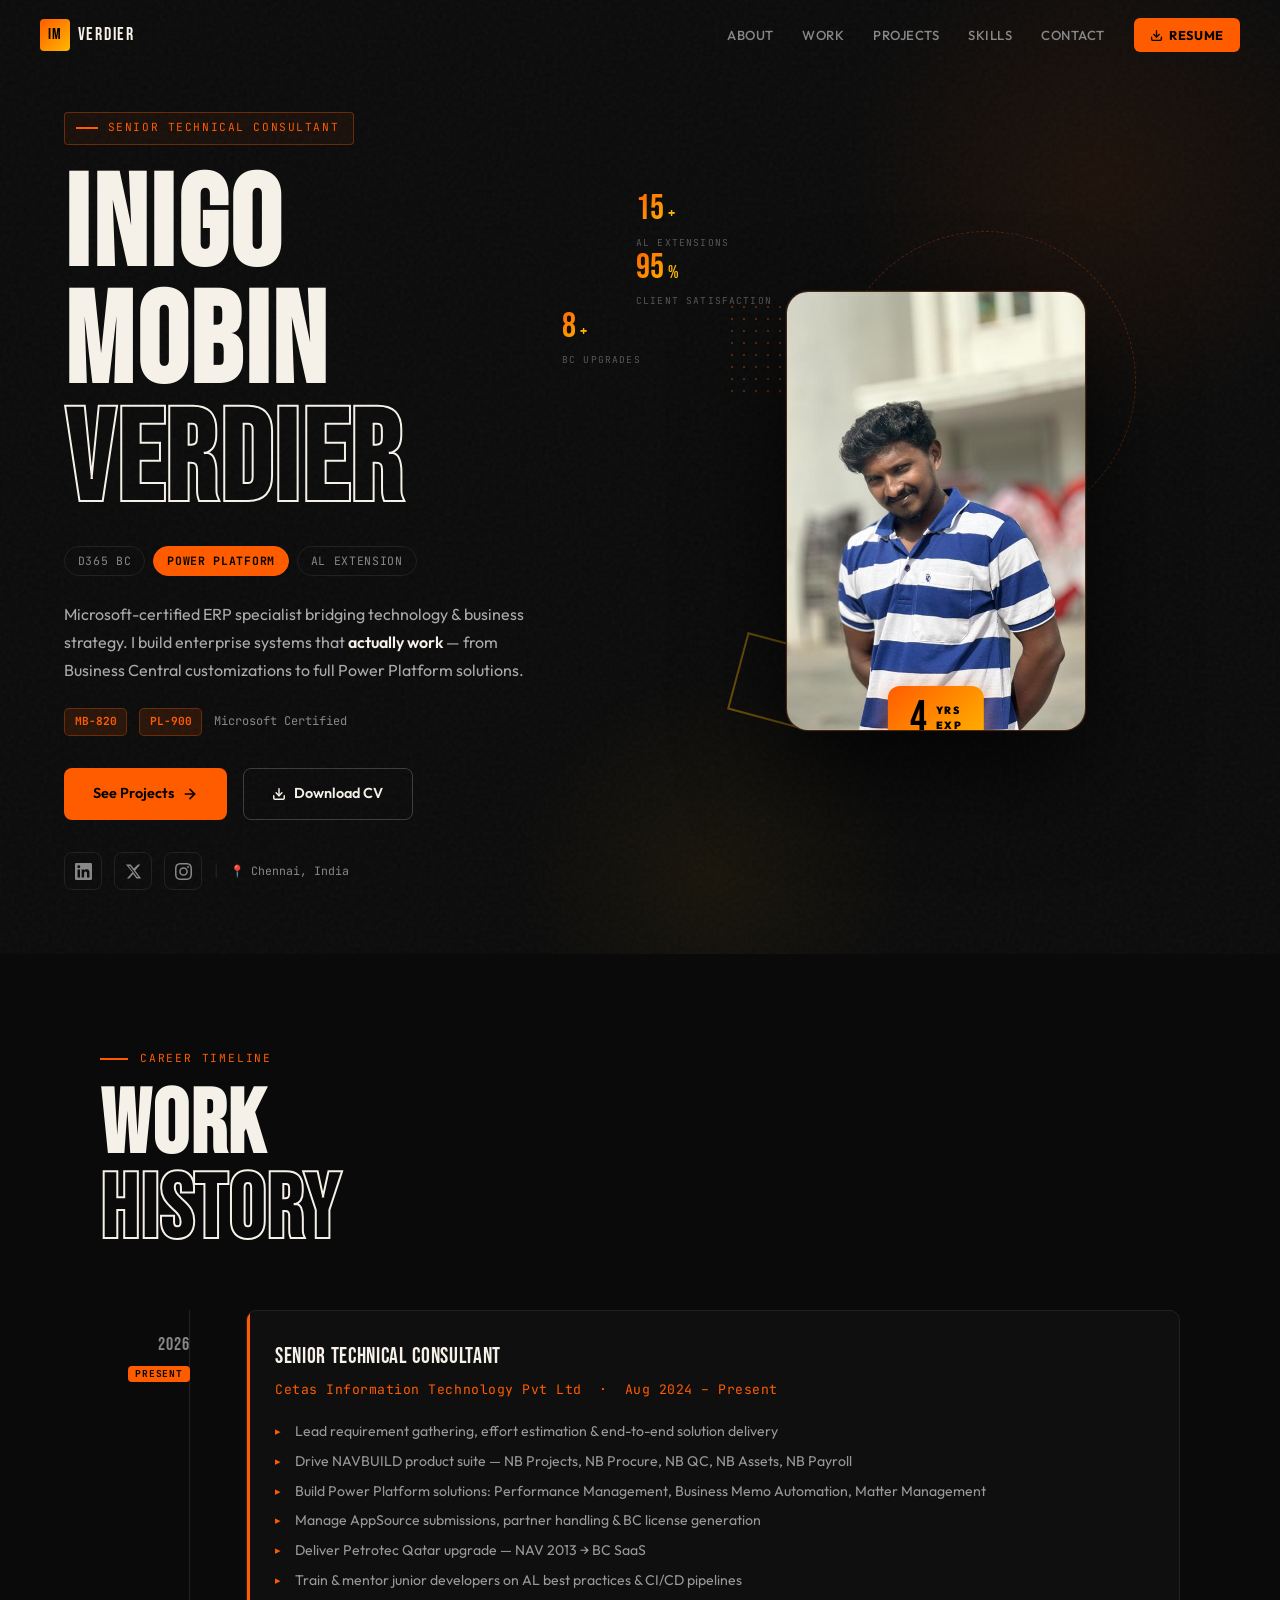
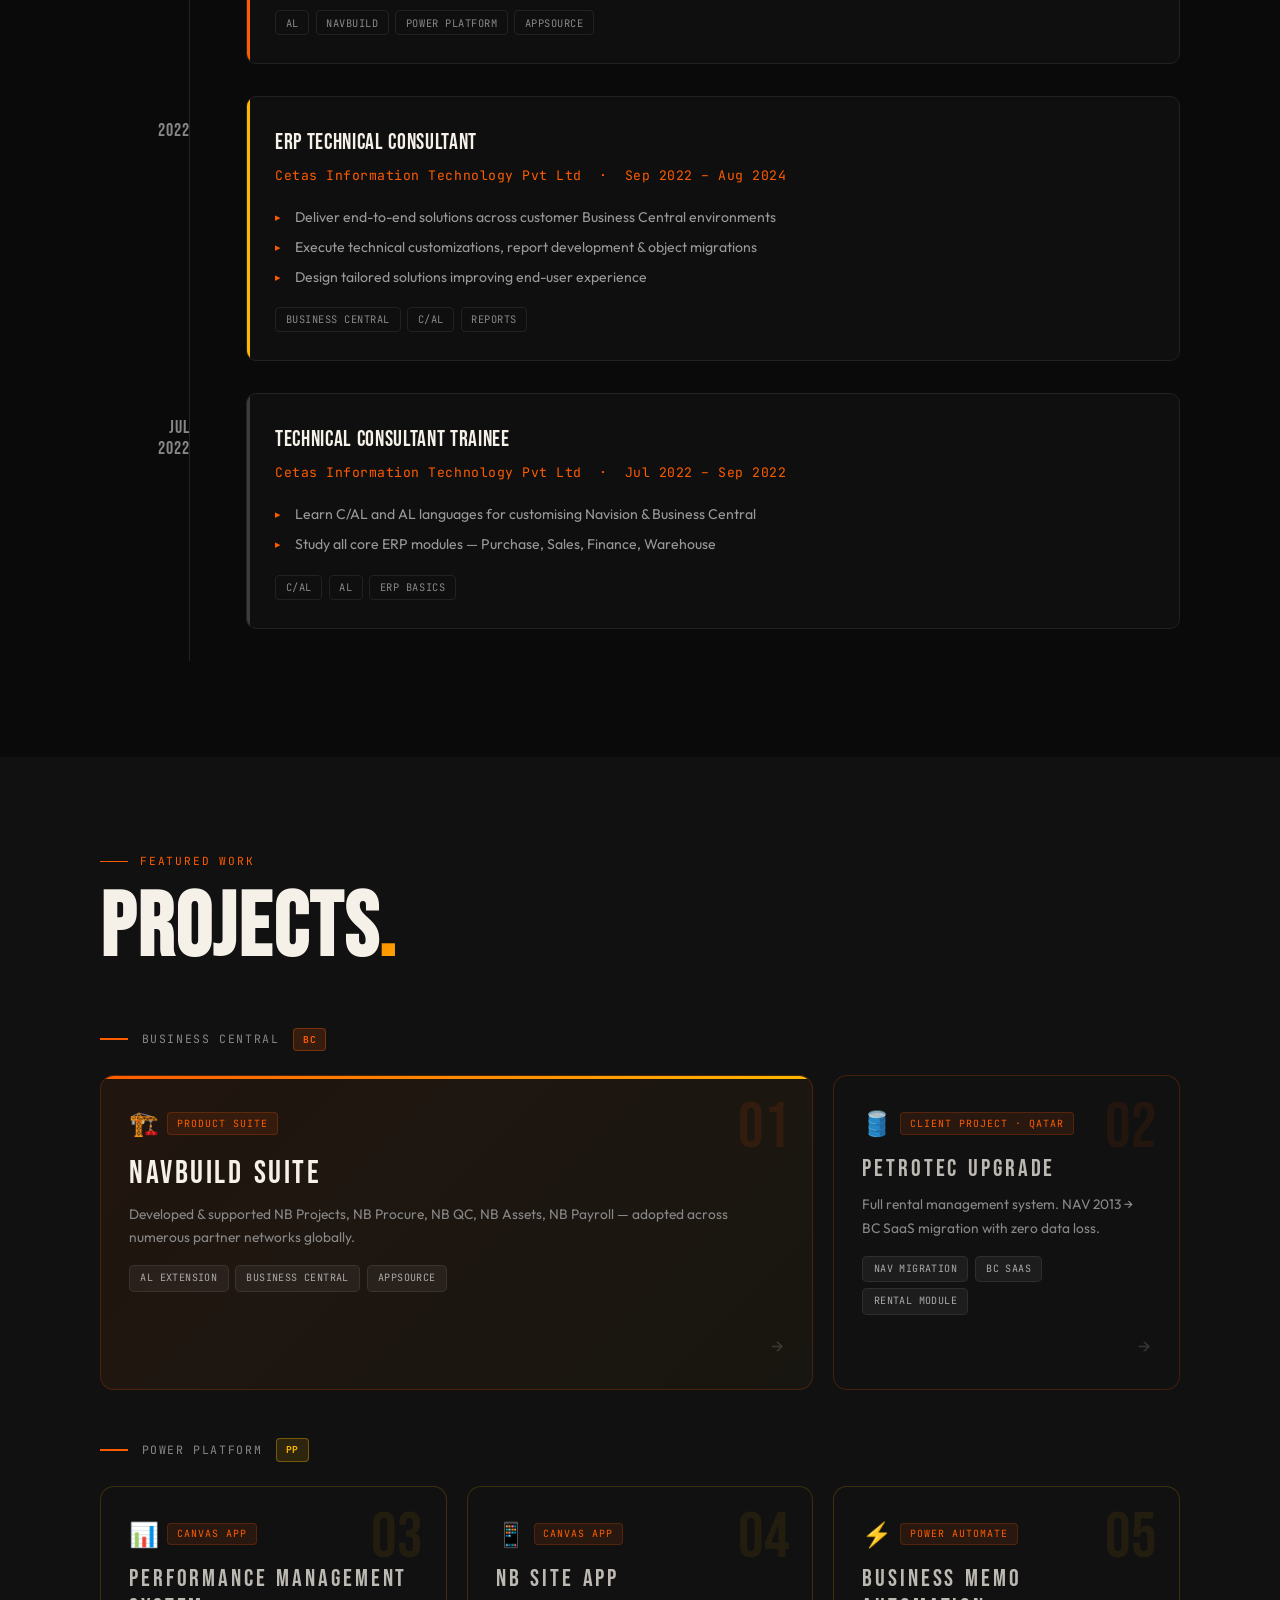
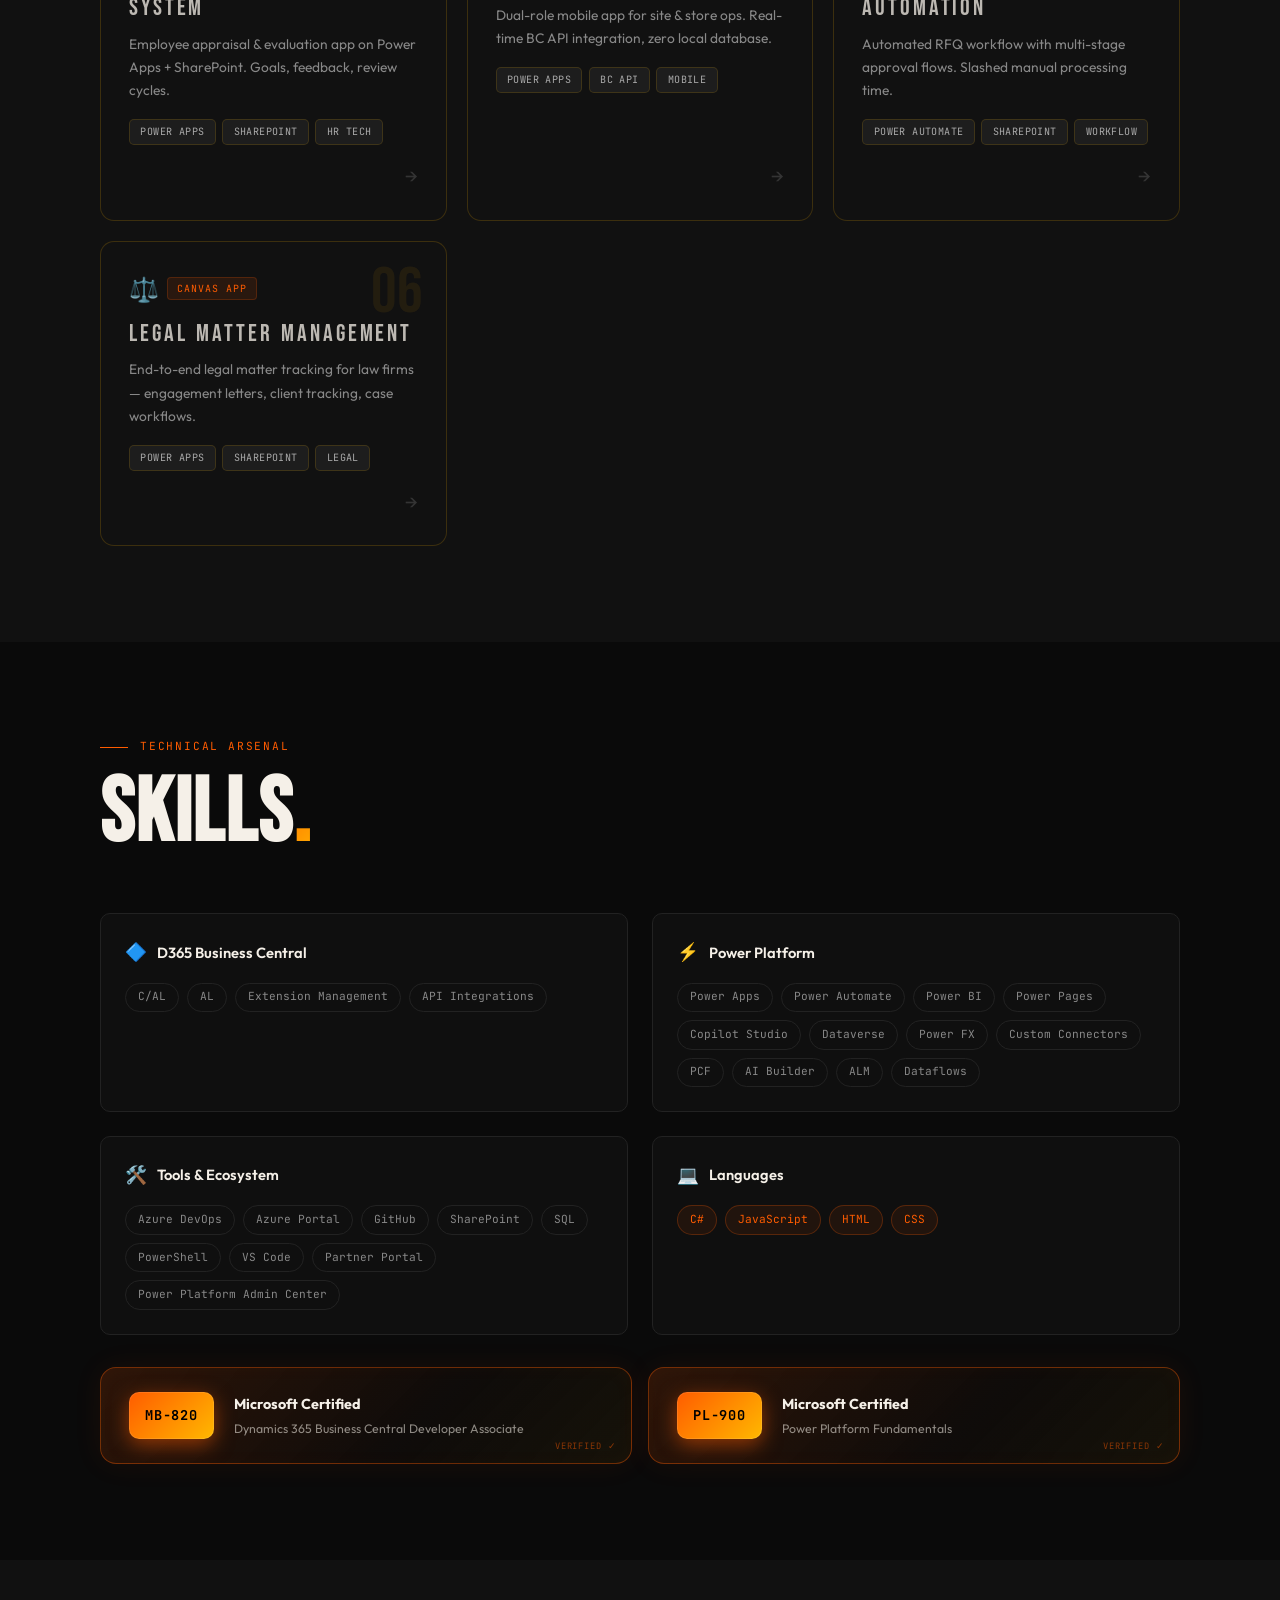
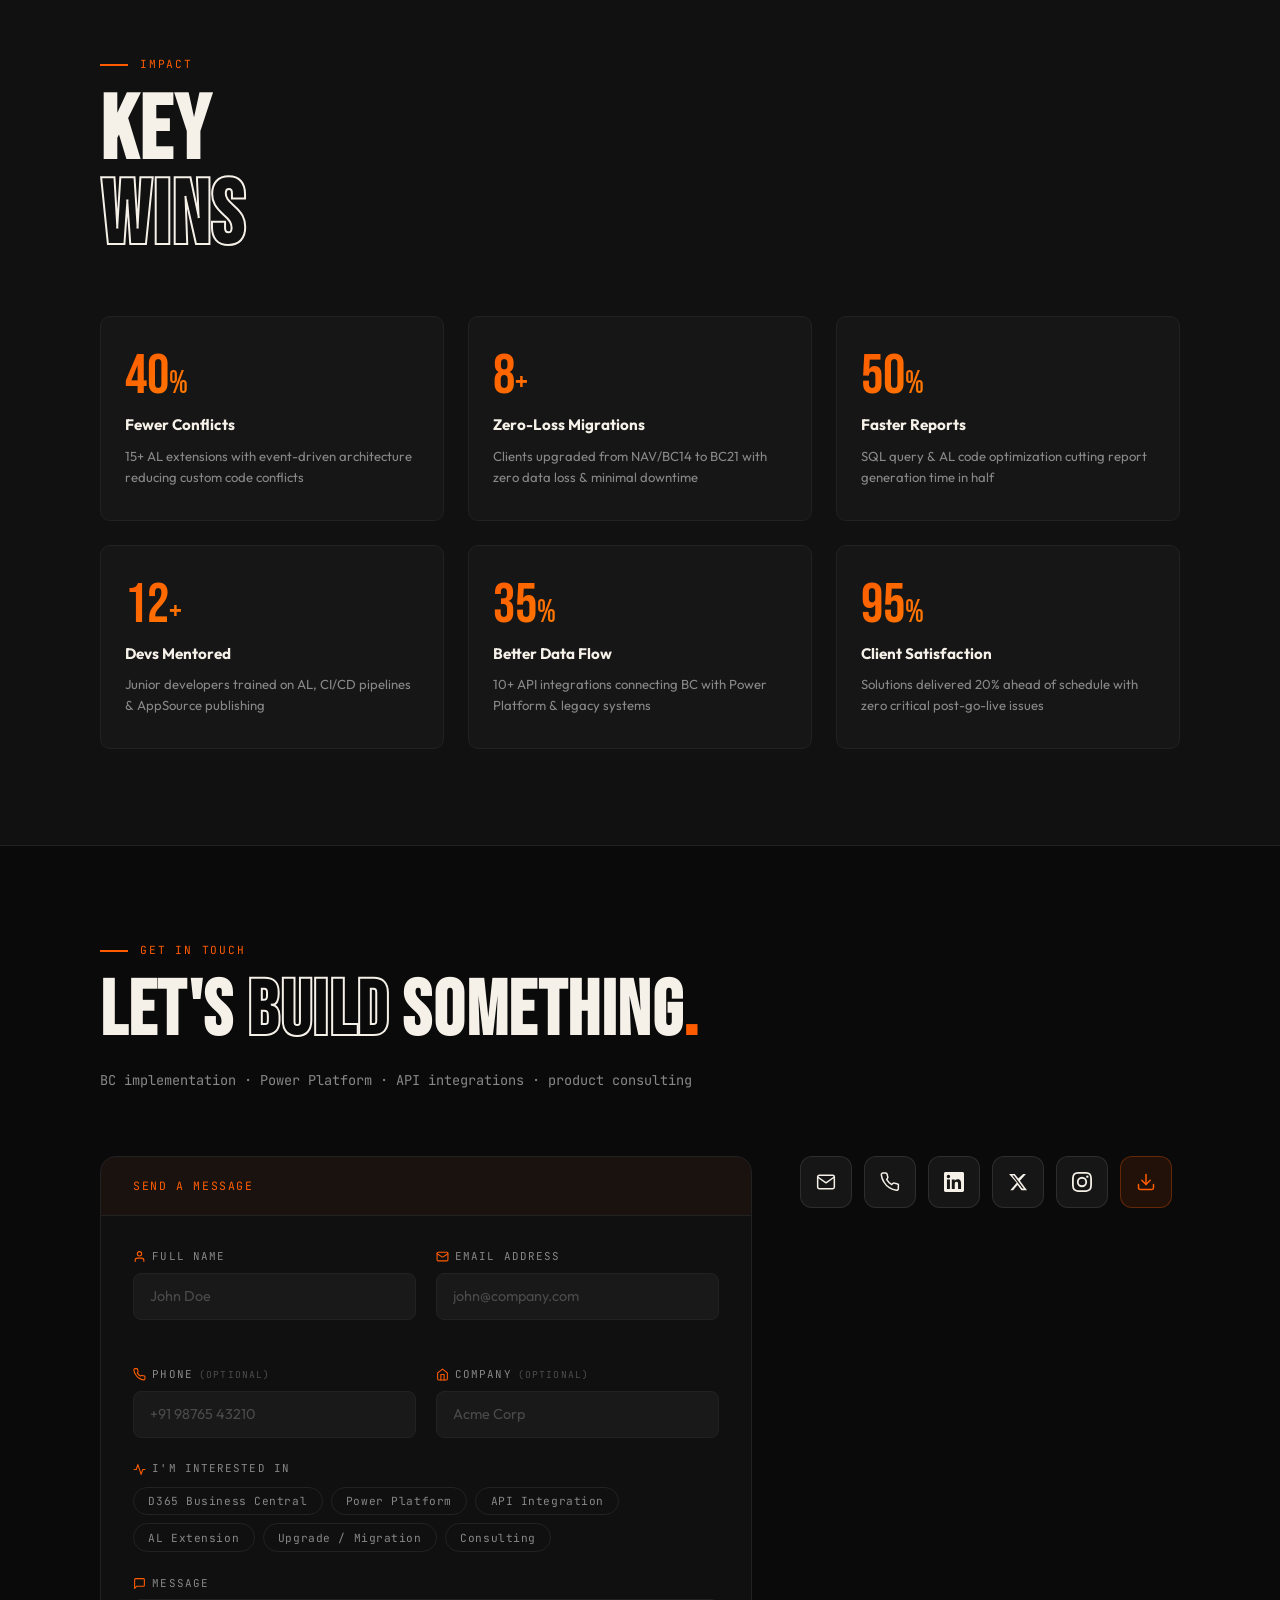
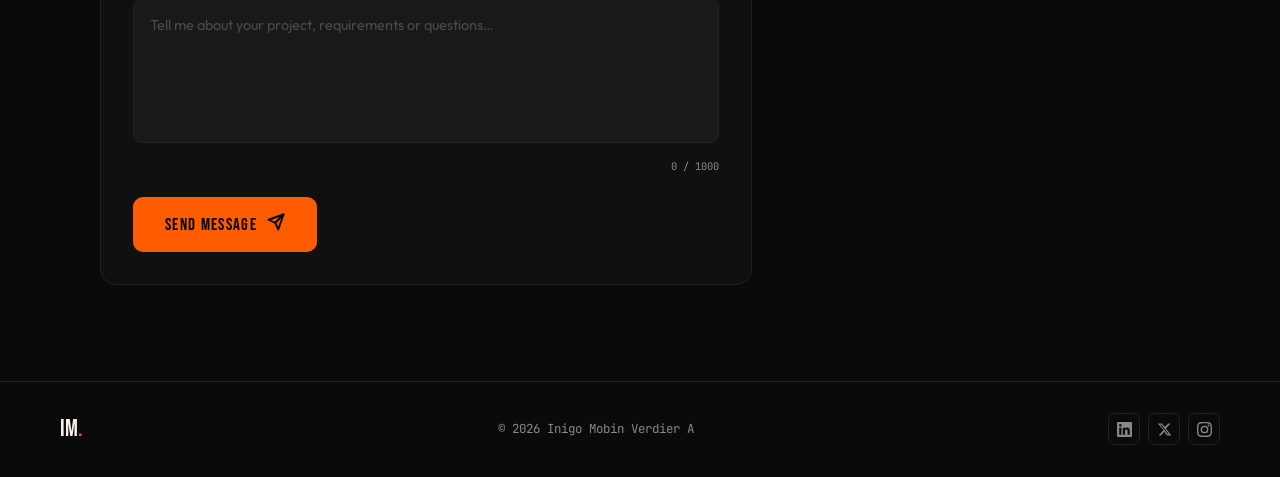
==== Portfolio/index.html @ f3314bfa "Add files via upload" ====
<!DOCTYPE html>
<html lang="en">
<head>
  <meta charset="UTF-8"/>
  <meta name="viewport" content="width=device-width, initial-scale=1.0"/>
  <title>Inigo Mobin — Senior Technical Consultant</title>
  <link rel="preconnect" href="https://fonts.googleapis.com"/>
  <link rel="preconnect" href="https://fonts.gstatic.com" crossorigin/>
  <link href="https://fonts.googleapis.com/css2?family=Bebas+Neue&family=Outfit:wght@300;400;500;600;700&family=JetBrains+Mono:wght@400;700&display=swap" rel="stylesheet"/>
  <link rel="stylesheet" href="style.css"/>
</head>
<body>

  <!-- CURSOR -->
  <div class="cursor" id="cursor"></div>
  <div class="cursor-follower" id="cursorFollower"></div>

  <!-- NAV -->
  <nav class="nav" id="nav">
    <a href="#hero" class="nav-logo">
      <span class="logo-box">IM</span>
      <span class="logo-text">Verdier</span>
    </a>
    <ul class="nav-links" id="navLinks">
      <li><a href="#about" class="nav-link" data-text="About">About</a></li>
      <li><a href="#experience" class="nav-link" data-text="Work">Work</a></li>
      <li><a href="#projects" class="nav-link" data-text="Projects">Projects</a></li>
      <li><a href="#skills" class="nav-link" data-text="Skills">Skills</a></li>
      <li><a href="#contact" class="nav-link" data-text="Contact">Contact</a></li>
      <li>
        <a href="Resume/Inigo Mobin Verdierr A_CV.pdf" download="Inigo_Mobin_Verdier_A_Resume.pdf" class="nav-resume-btn">
          <svg width="13" height="13" viewBox="0 0 24 24" fill="none" stroke="currentColor" stroke-width="2.5" stroke-linecap="round" stroke-linejoin="round"><path d="M21 15v4a2 2 0 0 1-2 2H5a2 2 0 0 1-2-2v-4"/><polyline points="7 10 12 15 17 10"/><line x1="12" y1="15" x2="12" y2="3"/></svg>
          Resume
        </a>
      </li>
    </ul>
    <button class="burger" id="burger" aria-label="Menu">
      <span></span><span></span>
    </button>
  </nav>

  <!-- HERO -->
  <section class="hero" id="hero">
    <div class="hero-noise"></div>

    <!-- Left: Text -->
    <div class="hero-left" id="about">
      <div class="hero-eyebrow">
        <span class="eyebrow-line"></span>
        <span class="eyebrow-text">Senior Technical Consultant</span>
      </div>

      <h1 class="hero-title">
        <span class="ht-line ht-1">INIGO</span>
        <span class="ht-line ht-2">MOBIN</span>
        <span class="ht-line ht-3">VERDIER</span>
      </h1>

      <div class="hero-tags-row">
        <span class="htag">D365 BC</span>
        <span class="htag htag-fill">Power Platform</span>
        <span class="htag">AL Extension</span>
      </div>

      <p class="hero-bio">
        Microsoft-certified ERP specialist bridging technology &amp; business strategy. I build enterprise systems that <em>actually work</em> — from Business Central customizations to full Power Platform solutions.
      </p>

      <div class="hero-certs">
        <div class="cert-badge-small"><span>MB‑820</span></div>
        <div class="cert-badge-small"><span>PL‑900</span></div>
        <span class="cert-label">Microsoft Certified</span>
      </div>

      <div class="hero-btns">
        <a href="#projects" class="hbtn hbtn-primary">
          <span>See Projects</span>
          <svg width="16" height="16" viewBox="0 0 24 24" fill="none" stroke="currentColor" stroke-width="2.5" stroke-linecap="round" stroke-linejoin="round"><line x1="5" y1="12" x2="19" y2="12"/><polyline points="12 5 19 12 12 19"/></svg>
        </a>
        <a href="Resume/Inigo Mobin Verdierr A_CV.pdf" download="Inigo_Mobin_Verdier_A_Resume.pdf" class="hbtn hbtn-outline">
          <svg width="14" height="14" viewBox="0 0 24 24" fill="none" stroke="currentColor" stroke-width="2.5" stroke-linecap="round" stroke-linejoin="round"><path d="M21 15v4a2 2 0 0 1-2 2H5a2 2 0 0 1-2-2v-4"/><polyline points="7 10 12 15 17 10"/><line x1="12" y1="15" x2="12" y2="3"/></svg>
          <span>Download CV</span>
        </a>
      </div>

      <div class="hero-socials">
        <a href="https://linkedin.com/in/inigo-mobin-verdier-a-717407217" target="_blank" class="hsoc" aria-label="LinkedIn">
          <svg width="17" height="17" viewBox="0 0 24 24" fill="currentColor"><path d="M20.447 20.452h-3.554v-5.569c0-1.328-.027-3.037-1.852-3.037-1.853 0-2.136 1.445-2.136 2.939v5.667H9.351V9h3.414v1.561h.046c.477-.9 1.637-1.85 3.37-1.85 3.601 0 4.267 2.37 4.267 5.455v6.286zM5.337 7.433a2.062 2.062 0 0 1-2.063-2.065 2.064 2.064 0 1 1 2.063 2.065zm1.782 13.019H3.555V9h3.564v11.452zM22.225 0H1.771C.792 0 0 .774 0 1.729v20.542C0 23.227.792 24 1.771 24h20.451C23.2 24 24 23.227 24 22.271V1.729C24 .774 23.2 0 22.222 0h.003z"/></svg>
        </a>
        <a href="https://x.com/InigoMobin" target="_blank" class="hsoc" aria-label="Twitter/X">
          <svg width="17" height="17" viewBox="0 0 24 24" fill="currentColor"><path d="M18.244 2.25h3.308l-7.227 8.26 8.502 11.24H16.17l-4.714-6.231-5.401 6.231H2.747l7.73-8.835L1.254 2.25H8.08l4.259 5.627 5.905-5.627Zm-1.161 17.52h1.833L7.084 4.126H5.117z"/></svg>
        </a>
        <a href="https://www.instagram.com/_.m_o_b_i_n._07" target="_blank" class="hsoc" aria-label="Instagram">
          <svg width="17" height="17" viewBox="0 0 24 24" fill="currentColor"><path d="M12 2.163c3.204 0 3.584.012 4.85.07 3.252.148 4.771 1.691 4.919 4.919.058 1.265.069 1.645.069 4.849 0 3.205-.012 3.584-.069 4.849-.149 3.225-1.664 4.771-4.919 4.919-1.266.058-1.644.07-4.85.07-3.204 0-3.584-.012-4.849-.07-3.26-.149-4.771-1.699-4.919-4.92-.058-1.265-.07-1.644-.07-4.849 0-3.204.013-3.583.07-4.849.149-3.227 1.664-4.771 4.919-4.919 1.266-.057 1.645-.069 4.849-.069zM12 0C8.741 0 8.333.014 7.053.072 2.695.272.273 2.69.073 7.052.014 8.333 0 8.741 0 12c0 3.259.014 3.668.072 4.948.2 4.358 2.618 6.78 6.98 6.98C8.333 23.986 8.741 24 12 24c3.259 0 3.668-.014 4.948-.072 4.354-.2 6.782-2.618 6.979-6.98.059-1.28.073-1.689.073-4.948 0-3.259-.014-3.667-.072-4.947-.196-4.354-2.617-6.78-6.979-6.98C15.668.014 15.259 0 12 0zm0 5.838a6.162 6.162 0 1 0 0 12.324 6.162 6.162 0 0 0 0-12.324zM12 16a4 4 0 1 1 0-8 4 4 0 0 1 0 8zm6.406-11.845a1.44 1.44 0 1 0 0 2.881 1.44 1.44 0 0 0 0-2.881z"/></svg>
        </a>
        <span class="hsoc-divider">|</span>
        <span class="hsoc-location">📍 Chennai, India</span>
      </div>
    </div>

    <!-- Right: Profile photo + floating stat cards -->
    <div class="hero-right">

      <!-- Photo centered in the canvas -->
      <div class="photo-wrap">
        <div class="photo-deco deco-ring"></div>
        <div class="photo-deco deco-square"></div>
        <div class="photo-deco deco-dot-grid"></div>
        <div class="photo-frame">
          <div class="photo-inner">
            <img src="Image/Profile.jfif" alt="Inigo Mobin Verdier A" class="profile-img" id="profileImg" onerror="this.style.display='none'; document.getElementById('profileFallback').style.display='flex'"/>
            <div class="profile-fallback" id="profileFallback">
              <svg width="80" height="80" viewBox="0 0 24 24" fill="none" stroke="currentColor" stroke-width="1" stroke-linecap="round" stroke-linejoin="round" opacity="0.4"><path d="M20 21v-2a4 4 0 0 0-4-4H8a4 4 0 0 0-4 4v2"/><circle cx="12" cy="7" r="4"/></svg>
              <span>Add photo.jpg</span>
            </div>
          </div>
          <div class="photo-tag">
            <span class="photo-tag-num" data-count="4">0</span>
            <span class="photo-tag-txt">YRS<br>EXP</span>
          </div>
        </div>
      </div>

      <!-- FC1: top-left -->
      <div class="float-card fc1">
        <div class="fc-num" data-count="15">0</div>
        <div class="fc-plus">+</div>
        <div class="fc-lbl">AL Extensions</div>
      </div>

      <!-- FC2: top-right -->
      <div class="float-card fc2">
        <div class="fc-num" data-count="95">0</div>
        <div class="fc-plus">%</div>
        <div class="fc-lbl">Client Satisfaction</div>
      </div>

      <!-- FC3: bottom-center -->
      <div class="float-card fc3">
        <div class="fc-num" data-count="8">0</div>
        <div class="fc-plus">+</div>
        <div class="fc-lbl">BC Upgrades</div>
      </div>

    </div>
  </section>

  <!-- EXPERIENCE -->
  <section class="sec" id="experience">
    <div class="sec-inner">
      <div class="sec-label reveal">
        <span class="slabel-line"></span>
        <span>Career Timeline</span>
      </div>
      <h2 class="sec-title reveal">WORK<br/><span class="sec-title-outline">HISTORY</span></h2>

      <div class="exp-list">
        <div class="exp-item reveal">
          <div class="exp-year">2026<span class="exp-now">PRESENT</span></div>
          <div class="exp-card">
            <div class="exp-card-accent"></div>
            <div class="exp-role">Senior Technical Consultant</div>
            <div class="exp-co">Cetas Information Technology Pvt Ltd &nbsp;·&nbsp; Aug 2024 – Present</div>
            <ul class="exp-points">
              <li>Lead requirement gathering, effort estimation &amp; end-to-end solution delivery</li>
              <li>Drive NAVBUILD product suite — NB Projects, NB Procure, NB QC, NB Assets, NB Payroll</li>
              <li>Build Power Platform solutions: Performance Management, Business Memo Automation, Matter Management</li>
              <li>Manage AppSource submissions, partner handling &amp; BC license generation</li>
              <li>Deliver Petrotec Qatar upgrade — NAV 2013 → BC SaaS</li>
              <li>Train &amp; mentor junior developers on AL best practices &amp; CI/CD pipelines</li>
            </ul>
            <div class="exp-tags">
              <span>AL</span><span>NAVBUILD</span><span>Power Platform</span><span>AppSource</span>
            </div>
          </div>
        </div>

        <div class="exp-item reveal">
          <div class="exp-year">2022</div>
          <div class="exp-card">
            <div class="exp-card-accent" style="background:var(--c2)"></div>
            <div class="exp-role">ERP Technical Consultant</div>
            <div class="exp-co">Cetas Information Technology Pvt Ltd &nbsp;·&nbsp; Sep 2022 – Aug 2024</div>
            <ul class="exp-points">
              <li>Deliver end-to-end solutions across customer Business Central environments</li>
              <li>Execute technical customizations, report development &amp; object migrations</li>
              <li>Design tailored solutions improving end-user experience</li>
            </ul>
            <div class="exp-tags">
              <span>Business Central</span><span>C/AL</span><span>Reports</span>
            </div>
          </div>
        </div>

        <div class="exp-item reveal">
          <div class="exp-year">JUL<br/>2022</div>
          <div class="exp-card">
            <div class="exp-card-accent" style="background:var(--white);opacity:0.2"></div>
            <div class="exp-role">Technical Consultant Trainee</div>
            <div class="exp-co">Cetas Information Technology Pvt Ltd &nbsp;·&nbsp; Jul 2022 – Sep 2022</div>
            <ul class="exp-points">
              <li>Learn C/AL and AL languages for customising Navision &amp; Business Central</li>
              <li>Study all core ERP modules — Purchase, Sales, Finance, Warehouse</li>
            </ul>
            <div class="exp-tags">
              <span>C/AL</span><span>AL</span><span>ERP Basics</span>
            </div>
          </div>
        </div>
      </div>
    </div>
  </section>

  <!-- PROJECTS -->
  <section class="sec sec-alt" id="projects">
    <div class="sec-inner">
      <div class="sec-label reveal">
        <span class="slabel-line"></span>
        <span>Featured Work</span>
      </div>
      <h2 class="sec-title reveal">PROJECTS<span class="sec-title-dot">.</span></h2>

      <div class="proj-group-label reveal">
        <span class="pgl-line"></span>
        <span class="pgl-text">Business Central</span>
        <span class="pgl-badge pgl-bc">BC</span>
      </div>

      <div class="proj-grid">

        <div class="proj-card proj-featured proj-bc reveal">
          <div class="proj-number">01</div>
          <div class="proj-body">
            <div class="proj-icon-row">🏗️ <span class="proj-cat proj-cat-bc">Product Suite</span></div>
            <h3 class="proj-name">NAVBUILD Suite</h3>
            <p class="proj-desc">Developed & supported NB Projects, NB Procure, NB QC, NB Assets, NB Payroll — adopted across numerous partner networks globally.</p>
            <div class="proj-stack"><span>AL Extension</span><span>Business Central</span><span>AppSource</span></div>
          </div>
          <div class="proj-arrow">→</div>
        </div>

        <div class="proj-card proj-bc reveal">
          <div class="proj-number">02</div>
          <div class="proj-body">
            <div class="proj-icon-row">🛢️ <span class="proj-cat proj-cat-bc">Client Project · Qatar</span></div>
            <h3 class="proj-name">Petrotec Upgrade</h3>
            <p class="proj-desc">Full rental management system. NAV 2013 → BC SaaS migration with zero data loss.</p>
            <div class="proj-stack"><span>NAV Migration</span><span>BC SaaS</span><span>Rental Module</span></div>
          </div>
          <div class="proj-arrow">→</div>
        </div>

      </div>

      <div class="proj-group-label reveal" style="margin-top:3rem">
        <span class="pgl-line"></span>
        <span class="pgl-text">Power Platform</span>
        <span class="pgl-badge pgl-pp">PP</span>
      </div>

      <div class="proj-grid">

        <div class="proj-card proj-pp reveal">
          <div class="proj-number">03</div>
          <div class="proj-body">
            <div class="proj-icon-row">📊 <span class="proj-cat proj-cat-pp">Canvas App</span></div>
            <h3 class="proj-name">Performance Management System</h3>
            <p class="proj-desc">Employee appraisal & evaluation app on Power Apps + SharePoint. Goals, feedback, review cycles.</p>
            <div class="proj-stack"><span>Power Apps</span><span>SharePoint</span><span>HR Tech</span></div>
          </div>
          <div class="proj-arrow">→</div>
        </div>

        <div class="proj-card proj-pp reveal">
          <div class="proj-number">04</div>
          <div class="proj-body">
            <div class="proj-icon-row">📱 <span class="proj-cat proj-cat-pp">Canvas App</span></div>
            <h3 class="proj-name">NB Site App</h3>
            <p class="proj-desc">Dual-role mobile app for site & store ops. Real-time BC API integration, zero local database.</p>
            <div class="proj-stack"><span>Power Apps</span><span>BC API</span><span>Mobile</span></div>
          </div>
          <div class="proj-arrow">→</div>
        </div>

        <div class="proj-card proj-pp reveal">
          <div class="proj-number">05</div>
          <div class="proj-body">
            <div class="proj-icon-row">⚡ <span class="proj-cat proj-cat-pp">Power Automate</span></div>
            <h3 class="proj-name">Business Memo Automation</h3>
            <p class="proj-desc">Automated RFQ workflow with multi-stage approval flows. Slashed manual processing time.</p>
            <div class="proj-stack"><span>Power Automate</span><span>SharePoint</span><span>Workflow</span></div>
          </div>
          <div class="proj-arrow">→</div>
        </div>

        <div class="proj-card proj-pp reveal">
          <div class="proj-number">06</div>
          <div class="proj-body">
            <div class="proj-icon-row">⚖️ <span class="proj-cat proj-cat-pp">Canvas App</span></div>
            <h3 class="proj-name">Legal Matter Management</h3>
            <p class="proj-desc">End-to-end legal matter tracking for law firms — engagement letters, client tracking, case workflows.</p>
            <div class="proj-stack"><span>Power Apps</span><span>SharePoint</span><span>Legal</span></div>
          </div>
          <div class="proj-arrow">→</div>
        </div>

      </div>
    </div>
  </section>

  <!-- SKILLS -->
  <section class="sec" id="skills">
    <div class="sec-inner">
      <div class="sec-label reveal">
        <span class="slabel-line"></span>
        <span>Technical Arsenal</span>
      </div>
      <h2 class="sec-title reveal">SKILLS<span class="sec-title-dot">.</span></h2>

      <div class="skills-wrap">
        <div class="skill-col reveal">
          <div class="skill-col-head">
            <span class="skill-col-icon">🔷</span>
            <span>D365 Business Central</span>
          </div>
          <div class="skill-tags">
            <span>C/AL</span><span>AL</span><span>Extension Management</span><span>API Integrations</span>
          </div>
        </div>

        <div class="skill-col reveal">
          <div class="skill-col-head">
            <span class="skill-col-icon">⚡</span>
            <span>Power Platform</span>
          </div>
          <div class="skill-tags">
            <span>Power Apps</span><span>Power Automate</span><span>Power BI</span><span>Power Pages</span>
            <span>Copilot Studio</span><span>Dataverse</span><span>Power FX</span><span>Custom Connectors</span>
            <span>PCF</span><span>AI Builder</span><span>ALM</span><span>Dataflows</span>
          </div>
        </div>

        <div class="skill-col reveal">
          <div class="skill-col-head">
            <span class="skill-col-icon">🛠️</span>
            <span>Tools & Ecosystem</span>
          </div>
          <div class="skill-tags">
            <span>Azure DevOps</span><span>Azure Portal</span><span>GitHub</span><span>SharePoint</span>
            <span>SQL</span><span>PowerShell</span><span>VS Code</span><span>Partner Portal</span><span>Power Platform Admin Center</span>
          </div>
        </div>

        <div class="skill-col reveal">
          <div class="skill-col-head">
            <span class="skill-col-icon">💻</span>
            <span>Languages</span>
          </div>
          <div class="skill-tags lang-tags">
            <span>C#</span><span>JavaScript</span><span>HTML</span><span>CSS</span>
          </div>
        </div>
      </div>

      <!-- Certs -->
      <div class="certs-strip reveal">
        <div class="cert-item">
          <div class="cert-hex">MB‑820</div>
          <div>
            <div class="cert-name">Microsoft Certified</div>
            <div class="cert-sub">Dynamics 365 Business Central Developer Associate</div>
          </div>
        </div>
        <div class="cert-divider"></div>
        <div class="cert-item">
          <div class="cert-hex">PL‑900</div>
          <div>
            <div class="cert-name">Microsoft Certified</div>
            <div class="cert-sub">Power Platform Fundamentals</div>
          </div>
        </div>
      </div>
    </div>
  </section>

  <!-- ACHIEVEMENTS -->
  <section class="sec sec-alt">
    <div class="sec-inner">
      <div class="sec-label reveal"><span class="slabel-line"></span><span>Impact</span></div>
      <h2 class="sec-title reveal">KEY<br/><span class="sec-title-outline">WINS</span></h2>

      <div class="wins-grid">
        <div class="win-card reveal">
          <div class="win-metric">40<span>%</span></div>
          <h4>Fewer Conflicts</h4>
          <p>15+ AL extensions with event-driven architecture reducing custom code conflicts</p>
        </div>
        <div class="win-card reveal">
          <div class="win-metric">8<span>+</span></div>
          <h4>Zero-Loss Migrations</h4>
          <p>Clients upgraded from NAV/BC14 to BC21 with zero data loss &amp; minimal downtime</p>
        </div>
        <div class="win-card reveal">
          <div class="win-metric">50<span>%</span></div>
          <h4>Faster Reports</h4>
          <p>SQL query &amp; AL code optimization cutting report generation time in half</p>
        </div>
        <div class="win-card reveal">
          <div class="win-metric">12<span>+</span></div>
          <h4>Devs Mentored</h4>
          <p>Junior developers trained on AL, CI/CD pipelines &amp; AppSource publishing</p>
        </div>
        <div class="win-card reveal">
          <div class="win-metric">35<span>%</span></div>
          <h4>Better Data Flow</h4>
          <p>10+ API integrations connecting BC with Power Platform &amp; legacy systems</p>
        </div>
        <div class="win-card reveal">
          <div class="win-metric">95<span>%</span></div>
          <h4>Client Satisfaction</h4>
          <p>Solutions delivered 20% ahead of schedule with zero critical post-go-live issues</p>
        </div>
      </div>
    </div>
  </section>

  <!-- CONTACT -->
  <section class="sec contact-sec" id="contact">
    <div class="sec-inner">

      <!-- Header -->
      <div class="contact-header reveal">
        <div class="sec-label"><span class="slabel-line"></span><span>Get In Touch</span></div>
        <h2 class="contact-big">LET'S <span class="contact-big-outline">BUILD</span> SOMETHING<span class="contact-dot">.</span></h2>
        <p class="contact-tagline">BC implementation · Power Platform · API integrations · product consulting</p>
      </div>

      <div class="contact-body">

        <!-- LEFT: Contact Form -->
        <div class="contact-form-wrap reveal">
          <div class="form-header">
            <span class="form-label">Send a Message</span>
          </div>

          <form class="cform" id="contactForm" novalidate>

            <!-- Row 1: Name + Email -->
            <div class="cform-row">
              <div class="cfield">
                <label class="cfield-label" for="cf-name">
                  <svg width="13" height="13" viewBox="0 0 24 24" fill="none" stroke="currentColor" stroke-width="2" stroke-linecap="round" stroke-linejoin="round"><path d="M20 21v-2a4 4 0 0 0-4-4H8a4 4 0 0 0-4 4v2"/><circle cx="12" cy="7" r="4"/></svg>
                  Full Name
                </label>
                <div class="cfield-input-wrap">
                  <input type="text" id="cf-name" name="name" class="cfield-input" placeholder="John Doe" autocomplete="name" required/>
                  <span class="cfield-focus-bar"></span>
                </div>
                <span class="cfield-err" id="err-name">Please enter your name</span>
              </div>
              <div class="cfield">
                <label class="cfield-label" for="cf-email">
                  <svg width="13" height="13" viewBox="0 0 24 24" fill="none" stroke="currentColor" stroke-width="2" stroke-linecap="round" stroke-linejoin="round"><rect x="2" y="4" width="20" height="16" rx="2"/><path d="m22 7-8.97 5.7a1.94 1.94 0 0 1-2.06 0L2 7"/></svg>
                  Email Address
                </label>
                <div class="cfield-input-wrap">
                  <input type="email" id="cf-email" name="email" class="cfield-input" placeholder="john@company.com" autocomplete="email" required/>
                  <span class="cfield-focus-bar"></span>
                </div>
                <span class="cfield-err" id="err-email">Please enter a valid email</span>
              </div>
            </div>

            <!-- Row 2: Phone + Company -->
            <div class="cform-row">
              <div class="cfield">
                <label class="cfield-label" for="cf-phone">
                  <svg width="13" height="13" viewBox="0 0 24 24" fill="none" stroke="currentColor" stroke-width="2" stroke-linecap="round" stroke-linejoin="round"><path d="M22 16.92v3a2 2 0 0 1-2.18 2 19.79 19.79 0 0 1-8.63-3.07A19.5 19.5 0 0 1 4.69 12 19.79 19.79 0 0 1 1.61 3.38 2 2 0 0 1 3.6 1.18h3a2 2 0 0 1 2 1.72 12.84 12.84 0 0 0 .7 2.81 2 2 0 0 1-.45 2.11L7.91 9a16 16 0 0 0 6 6l.92-.92a2 2 0 0 1 2.11-.45 12.84 12.84 0 0 0 2.81.7A2 2 0 0 1 22 16.92z"/></svg>
                  Phone <span class="optional">(optional)</span>
                </label>
                <div class="cfield-input-wrap">
                  <input type="tel" id="cf-phone" name="phone" class="cfield-input" placeholder="+91 98765 43210" autocomplete="tel"/>
                  <span class="cfield-focus-bar"></span>
                </div>
              </div>
              <div class="cfield">
                <label class="cfield-label" for="cf-company">
                  <svg width="13" height="13" viewBox="0 0 24 24" fill="none" stroke="currentColor" stroke-width="2" stroke-linecap="round" stroke-linejoin="round"><path d="M3 9l9-7 9 7v11a2 2 0 0 1-2 2H5a2 2 0 0 1-2-2z"/><polyline points="9 22 9 12 15 12 15 22"/></svg>
                  Company <span class="optional">(optional)</span>
                </label>
                <div class="cfield-input-wrap">
                  <input type="text" id="cf-company" name="company" class="cfield-input" placeholder="Acme Corp"/>
                  <span class="cfield-focus-bar"></span>
                </div>
              </div>
            </div>

            <!-- Service interest -->
            <div class="cfield cfield-full">
              <label class="cfield-label">
                <svg width="13" height="13" viewBox="0 0 24 24" fill="none" stroke="currentColor" stroke-width="2" stroke-linecap="round" stroke-linejoin="round"><polyline points="22 12 18 12 15 21 9 3 6 12 2 12"/></svg>
                I'm interested in
              </label>
              <div class="service-chips" id="serviceChips">
                <button type="button" class="schip" data-val="D365 Business Central">D365 Business Central</button>
                <button type="button" class="schip" data-val="Power Platform">Power Platform</button>
                <button type="button" class="schip" data-val="API Integration">API Integration</button>
                <button type="button" class="schip" data-val="AL Extension">AL Extension</button>
                <button type="button" class="schip" data-val="Upgrade / Migration">Upgrade / Migration</button>
                <button type="button" class="schip" data-val="Consulting">Consulting</button>
              </div>
            </div>

            <!-- Message -->
            <div class="cfield cfield-full">
              <label class="cfield-label" for="cf-msg">
                <svg width="13" height="13" viewBox="0 0 24 24" fill="none" stroke="currentColor" stroke-width="2" stroke-linecap="round" stroke-linejoin="round"><path d="M21 15a2 2 0 0 1-2 2H7l-4 4V5a2 2 0 0 1 2-2h14a2 2 0 0 1 2 2z"/></svg>
                Message
              </label>
              <div class="cfield-input-wrap">
                <textarea id="cf-msg" name="message" class="cfield-input cfield-textarea" placeholder="Tell me about your project, requirements or questions…" rows="5" required></textarea>
                <span class="cfield-focus-bar"></span>
              </div>
              <div class="cfield-footer">
                <span class="cfield-err" id="err-msg">Please enter a message</span>
                <span class="char-count" id="charCount">0 / 1000</span>
              </div>
            </div>

            <!-- Submit -->
            <button type="submit" class="cform-submit" id="submitBtn">
              <span class="submit-text">Send Message</span>
              <span class="submit-icon">
                <svg width="18" height="18" viewBox="0 0 24 24" fill="none" stroke="currentColor" stroke-width="2.5" stroke-linecap="round" stroke-linejoin="round"><line x1="22" y1="2" x2="11" y2="13"/><polygon points="22 2 15 22 11 13 2 9 22 2"/></svg>
              </span>
              <span class="submit-loader" id="submitLoader">
                <svg width="18" height="18" viewBox="0 0 24 24" fill="none" stroke="currentColor" stroke-width="2.5" stroke-linecap="round" stroke-linejoin="round" class="spin"><path d="M21 12a9 9 0 1 1-6.219-8.56"/></svg>
              </span>
            </button>

          </form>

          <!-- Success message -->
          <div class="form-success" id="formSuccess">
            <div class="success-icon">
              <svg width="36" height="36" viewBox="0 0 24 24" fill="none" stroke="currentColor" stroke-width="2" stroke-linecap="round" stroke-linejoin="round"><path d="M22 11.08V12a10 10 0 1 1-5.93-9.14"/><polyline points="22 4 12 14.01 9 11.01"/></svg>
            </div>
            <h3>Message Sent!</h3>
            <p>Thanks for reaching out. I'll get back to you within 24 hours.</p>
            <button class="reset-btn" id="resetBtn">Send Another →</button>
          </div>
        </div>

        <!-- RIGHT: Info + Socials -->
        <div class="contact-info reveal">

          <!-- <div class="cinfo-block">
            <p class="cinfo-intro">Open to new projects, consulting opportunities, and collaborations. Drop a message or reach out directly.</p>
          </div> -->

          <div class="cinfo-links">
            <a href="mailto:er.a.mobin@gmail.com" class="clink">
              <div class="clink-icon">
                <svg width="18" height="18" viewBox="0 0 24 24" fill="none" stroke="currentColor" stroke-width="2" stroke-linecap="round" stroke-linejoin="round"><rect x="2" y="4" width="20" height="16" rx="2"/><path d="m22 7-8.97 5.7a1.94 1.94 0 0 1-2.06 0L2 7"/></svg>
              </div>
              <div class="clink-text">
                <span class="clink-label">Email</span>
                <span class="clink-val">er.a.mobin@gmail.com</span>
              </div>
              <div class="clink-arr">→</div>
            </a>
            <a href="tel:+918056227909" class="clink">
              <div class="clink-icon">
                <svg width="18" height="18" viewBox="0 0 24 24" fill="none" stroke="currentColor" stroke-width="2" stroke-linecap="round" stroke-linejoin="round"><path d="M22 16.92v3a2 2 0 0 1-2.18 2 19.79 19.79 0 0 1-8.63-3.07A19.5 19.5 0 0 1 4.69 12 19.79 19.79 0 0 1 1.61 3.38 2 2 0 0 1 3.6 1.18h3a2 2 0 0 1 2 1.72 12.84 12.84 0 0 0 .7 2.81 2 2 0 0 1-.45 2.11L7.91 9a16 16 0 0 0 6 6l.92-.92a2 2 0 0 1 2.11-.45 12.84 12.84 0 0 0 2.81.7A2 2 0 0 1 22 16.92z"/></svg>
              </div>
              <div class="clink-text">
                <span class="clink-label">Phone</span>
                <span class="clink-val">+91 8056227909</span>
              </div>
              <div class="clink-arr">→</div>
            </a>
            <div class="csocials-row">
              <a href="mailto:er.a.mobin@gmail.com" class="csoc-btn" title="Email">
                <svg width="20" height="20" viewBox="0 0 24 24" fill="none" stroke="currentColor" stroke-width="1.8" stroke-linecap="round" stroke-linejoin="round"><path d="M4 4h16c1.1 0 2 .9 2 2v12c0 1.1-.9 2-2 2H4c-1.1 0-2-.9-2-2V6c0-1.1.9-2 2-2z"/><polyline points="22,6 12,13 2,6"/></svg>
              </a>
              <a href="tel:+918056227909" class="csoc-btn" title="Phone">
                <svg width="20" height="20" viewBox="0 0 24 24" fill="none" stroke="currentColor" stroke-width="1.8" stroke-linecap="round" stroke-linejoin="round"><path d="M22 16.92v3a2 2 0 0 1-2.18 2 19.79 19.79 0 0 1-8.63-3.07A19.5 19.5 0 0 1 4.69 12 19.79 19.79 0 0 1 1.61 3.39 2 2 0 0 1 3.59 1.22h3a2 2 0 0 1 2 1.72 12.84 12.84 0 0 0 .7 2.81 2 2 0 0 1-.45 2.11L7.91 8.96a16 16 0 0 0 6.13 6.13l1.32-1.32a2 2 0 0 1 2.11-.45 12.84 12.84 0 0 0 2.81.7A2 2 0 0 1 22 16.92z"/></svg>
              </a>
              <a href="https://linkedin.com/in/inigo-mobin-verdier-a-717407217" target="_blank" class="csoc-btn" title="LinkedIn">
                <svg width="20" height="20" viewBox="0 0 24 24" fill="currentColor"><path d="M20.447 20.452h-3.554v-5.569c0-1.328-.027-3.037-1.852-3.037-1.853 0-2.136 1.445-2.136 2.939v5.667H9.351V9h3.414v1.561h.046c.477-.9 1.637-1.85 3.37-1.85 3.601 0 4.267 2.37 4.267 5.455v6.286zM5.337 7.433a2.062 2.062 0 0 1-2.063-2.065 2.064 2.064 0 1 1 2.063 2.065zm1.782 13.019H3.555V9h3.564v11.452zM22.225 0H1.771C.792 0 0 .774 0 1.729v20.542C0 23.227.792 24 1.771 24h20.451C23.2 24 24 23.227 24 22.271V1.729C24 .774 23.2 0 22.222 0h.003z"/></svg>
              </a>
              <a href="https://x.com/InigoMobin" target="_blank" class="csoc-btn" title="Twitter / X">
                <svg width="20" height="20" viewBox="0 0 24 24" fill="currentColor"><path d="M18.244 2.25h3.308l-7.227 8.26 8.502 11.24H16.17l-4.714-6.231-5.401 6.231H2.747l7.73-8.835L1.254 2.25H8.08l4.259 5.627 5.905-5.627Zm-1.161 17.52h1.833L7.084 4.126H5.117z"/></svg>
              </a>
              <a href="https://www.instagram.com/_.m_o_b_i_n._07" target="_blank" class="csoc-btn" title="Instagram">
                <svg width="20" height="20" viewBox="0 0 24 24" fill="currentColor"><path d="M12 2.163c3.204 0 3.584.012 4.85.07 3.252.148 4.771 1.691 4.919 4.919.058 1.265.069 1.645.069 4.849 0 3.205-.012 3.584-.069 4.849-.149 3.225-1.664 4.771-4.919 4.919-1.266.058-1.644.07-4.85.07-3.204 0-3.584-.012-4.849-.07-3.26-.149-4.771-1.699-4.919-4.92-.058-1.265-.07-1.644-.07-4.849 0-3.204.013-3.583.07-4.849.149-3.227 1.664-4.771 4.919-4.919 1.266-.057 1.645-.069 4.849-.069zM12 0C8.741 0 8.333.014 7.053.072 2.695.272.273 2.69.073 7.052.014 8.333 0 8.741 0 12c0 3.259.014 3.668.072 4.948.2 4.358 2.618 6.78 6.98 6.98C8.333 23.986 8.741 24 12 24c3.259 0 3.668-.014 4.948-.072 4.354-.2 6.782-2.618 6.979-6.98.059-1.28.073-1.689.073-4.948 0-3.259-.014-3.667-.072-4.947-.196-4.354-2.617-6.78-6.979-6.98C15.668.014 15.259 0 12 0zm0 5.838a6.162 6.162 0 1 0 0 12.324 6.162 6.162 0 0 0 0-12.324zM12 16a4 4 0 1 1 0-8 4 4 0 0 1 0 8zm6.406-11.845a1.44 1.44 0 1 0 0 2.881 1.44 1.44 0 0 0 0-2.881z"/></svg>
              </a>
              <a href="Resume/Inigo Mobin Verdierr A_CV.pdf" download="Inigo_Mobin_Verdier_A_Resume.pdf" class="csoc-btn csoc-resume" title="Download Resume">
                <svg width="20" height="20" viewBox="0 0 24 24" fill="none" stroke="currentColor" stroke-width="1.8" stroke-linecap="round" stroke-linejoin="round"><path d="M21 15v4a2 2 0 0 1-2 2H5a2 2 0 0 1-2-2v-4"/><polyline points="7 10 12 15 17 10"/><line x1="12" y1="15" x2="12" y2="3"/></svg>
              </a>
            </div>
          </div>

          <!-- <div class="cinfo-avail">
            <span class="avail-dot"></span>
            <span>Available for new projects</span>
          </div> -->

        </div>
      </div>
    </div>
  </section>

  <!-- FOOTER -->
  <footer class="footer">
    <div class="footer-inner">
      <div class="footer-logo">IM<span>.</span></div>
      <p>© 2026 Inigo Mobin Verdier A</p>
      <div class="footer-socs">
        <a href="https://linkedin.com/in/inigo-mobin-verdier-a-717407217" target="_blank" aria-label="LinkedIn">
          <svg width="15" height="15" viewBox="0 0 24 24" fill="currentColor"><path d="M20.447 20.452h-3.554v-5.569c0-1.328-.027-3.037-1.852-3.037-1.853 0-2.136 1.445-2.136 2.939v5.667H9.351V9h3.414v1.561h.046c.477-.9 1.637-1.85 3.37-1.85 3.601 0 4.267 2.37 4.267 5.455v6.286zM5.337 7.433a2.062 2.062 0 0 1-2.063-2.065 2.064 2.064 0 1 1 2.063 2.065zm1.782 13.019H3.555V9h3.564v11.452zM22.225 0H1.771C.792 0 0 .774 0 1.729v20.542C0 23.227.792 24 1.771 24h20.451C23.2 24 24 23.227 24 22.271V1.729C24 .774 23.2 0 22.222 0h.003z"/></svg>
        </a>
        <a href="https://x.com/InigoMobin" target="_blank" aria-label="X">
          <svg width="15" height="15" viewBox="0 0 24 24" fill="currentColor"><path d="M18.244 2.25h3.308l-7.227 8.26 8.502 11.24H16.17l-4.714-6.231-5.401 6.231H2.747l7.73-8.835L1.254 2.25H8.08l4.259 5.627 5.905-5.627Zm-1.161 17.52h1.833L7.084 4.126H5.117z"/></svg>
        </a>
        <a href="https://www.instagram.com/_.m_o_b_i_n._07" target="_blank" aria-label="Instagram">
          <svg width="15" height="15" viewBox="0 0 24 24" fill="currentColor"><path d="M12 2.163c3.204 0 3.584.012 4.85.07 3.252.148 4.771 1.691 4.919 4.919.058 1.265.069 1.645.069 4.849 0 3.205-.012 3.584-.069 4.849-.149 3.225-1.664 4.771-4.919 4.919-1.266.058-1.644.07-4.85.07-3.204 0-3.584-.012-4.849-.07-3.26-.149-4.771-1.699-4.919-4.92-.058-1.265-.07-1.644-.07-4.849 0-3.204.013-3.583.07-4.849.149-3.227 1.664-4.771 4.919-4.919 1.266-.057 1.645-.069 4.849-.069zM12 0C8.741 0 8.333.014 7.053.072 2.695.272.273 2.69.073 7.052.014 8.333 0 8.741 0 12c0 3.259.014 3.668.072 4.948.2 4.358 2.618 6.78 6.98 6.98C8.333 23.986 8.741 24 12 24c3.259 0 3.668-.014 4.948-.072 4.354-.2 6.782-2.618 6.979-6.98.059-1.28.073-1.689.073-4.948 0-3.259-.014-3.667-.072-4.947-.196-4.354-2.617-6.78-6.979-6.98C15.668.014 15.259 0 12 0zm0 5.838a6.162 6.162 0 1 0 0 12.324 6.162 6.162 0 0 0 0-12.324zM12 16a4 4 0 1 1 0-8 4 4 0 0 1 0 8zm6.406-11.845a1.44 1.44 0 1 0 0 2.881 1.44 1.44 0 0 0 0-2.881z"/></svg>
        </a>
      </div>
    </div>
  </footer>

  <script src="script.js"></script>
</body>
</html>
---- Portfolio/style.css ----
/* =============================================
   ROOT & RESET
   ============================================= */
*, *::before, *::after { box-sizing: border-box; margin: 0; padding: 0; }

:root {
  --bg:    #0a0a0a;
  --bg2:   #111111;
  --c1:    #FF5C00;   /* main orange */
  --c2:    #FFB800;   /* yellow accent */
  --white: #F5F0E8;
  --muted: #888;
  --border:#222;
  --font-display: 'Bebas Neue', sans-serif;
  --font-body:    'Outfit', sans-serif;
  --font-mono:    'JetBrains Mono', monospace;
  --r:     10px;
  --tr:    0.25s cubic-bezier(.4,0,.2,1);
}

html { scroll-behavior: smooth; }

body {
  background: var(--bg);
  color: var(--white);
  font-family: var(--font-body);
  font-size: 16px;
  line-height: 1.6;
  overflow-x: hidden;
  cursor: none;
}

a { text-decoration: none; color: inherit; }
ul { list-style: none; }
img { display: block; width: 100%; height: 100%; object-fit: cover; }

/* =============================================
   CUSTOM CURSOR
   ============================================= */
.cursor {
  position: fixed;
  width: 10px; height: 10px;
  background: var(--c1);
  border-radius: 50%;
  pointer-events: none;
  z-index: 9999;
  transform: translate(-50%,-50%);
  transition: transform .1s, width .2s, height .2s, background .2s;
}
.cursor-follower {
  position: fixed;
  width: 36px; height: 36px;
  border: 1.5px solid rgba(255,92,0,.4);
  border-radius: 50%;
  pointer-events: none;
  z-index: 9998;
  transform: translate(-50%,-50%);
  transition: transform .18s cubic-bezier(.4,0,.2,1), width .25s, height .25s, opacity .2s;
}
body:not(:hover) .cursor,
body:not(:hover) .cursor-follower { opacity: 0; }

/* =============================================
   NAV
   ============================================= */
.nav {
  position: fixed;
  top: 0; left: 0; right: 0;
  z-index: 100;
  display: flex;
  align-items: center;
  justify-content: space-between;
  padding: 1.1rem 2.5rem;
  transition: background var(--tr), border-color var(--tr);
}
.nav.scrolled {
  background: rgba(10,10,10,.92);
  backdrop-filter: blur(14px);
  border-bottom: 1px solid var(--border);
}

.nav-logo {
  display: flex;
  align-items: center;
  gap: .5rem;
}
.logo-box {
  background: linear-gradient(135deg, var(--c1), var(--c2));
  color: #000;
  font-family: var(--font-display);
  font-size: 1rem;
  letter-spacing: .05em;
  padding: .2rem .5rem;
  border-radius: 4px;
}
.logo-text {
  font-family: var(--font-display);
  font-size: 1.1rem;
  letter-spacing: .1em;
  color: var(--white);
}

.nav-links {
  display: flex;
  align-items: center;
  gap: 1.8rem;
}
.nav-link {
  font-size: .82rem;
  font-weight: 500;
  letter-spacing: .04em;
  text-transform: uppercase;
  color: var(--muted);
  position: relative;
  transition: color var(--tr);
}
.nav-link::after {
  content: '';
  position: absolute;
  bottom: -3px; left: 0;
  width: 0; height: 2px;
  background: var(--c1);
  transition: width var(--tr);
}
.nav-link:hover { color: var(--white); }
.nav-link:hover::after { width: 100%; }

.nav-social-group {
  display: flex;
  gap: .5rem;
  padding-left: 1.2rem;
  border-left: 1px solid rgba(255,255,255,.12);
}
.nav-soc {
  display: flex;
  align-items: center;
  justify-content: center;
  width: 34px; height: 34px;
  border-radius: 8px;
  color: var(--white);
  border: 1px solid rgba(255,255,255,.15);
  background: rgba(255,255,255,.05);
  transition: color var(--tr), border-color var(--tr), background var(--tr);
}
.nav-soc svg { width: 16px; height: 16px; }
.nav-soc:hover { color: var(--c1); border-color: var(--c1); background: rgba(255,92,0,.1); }

.nav-resume-btn {
  display: flex;
  align-items: center;
  gap: .4rem;
  padding: .45rem 1rem;
  background: var(--c1);
  color: #000;
  font-size: .8rem;
  font-weight: 700;
  letter-spacing: .05em;
  border-radius: 6px;
  text-transform: uppercase;
  transition: transform var(--tr), box-shadow var(--tr);
}
.nav-resume-btn:hover {
  transform: translateY(-2px);
  box-shadow: 0 8px 24px rgba(255,92,0,.35);
}

/* Burger */
.burger {
  display: none;
  flex-direction: column;
  gap: 6px;
  background: none;
  border: none;
  cursor: none;
  z-index: 101;
}
.burger span {
  display: block;
  width: 26px; height: 2px;
  background: var(--white);
  transition: var(--tr);
  transform-origin: center;
}

/* =============================================
   HERO
   ============================================= */
.hero {
  min-height: 100vh;
  display: flex;
  align-items: center;
  gap: 2rem;
  padding: 7rem 5vw 4rem;
  position: relative;
  overflow: hidden;
}

/* Noise texture overlay */
.hero-noise {
  position: absolute;
  inset: 0;
  background-image: url("data:image/svg+xml,%3Csvg viewBox='0 0 256 256' xmlns='http://www.w3.org/2000/svg'%3E%3Cfilter id='n'%3E%3CfeTurbulence type='fractalNoise' baseFrequency='.9' numOctaves='4' stitchTiles='stitch'/%3E%3C/filter%3E%3Crect width='100%25' height='100%25' filter='url(%23n)' opacity='.04'/%3E%3C/svg%3E");
  pointer-events: none;
  z-index: 0;
}

/* Background geometric decoration */
.hero::before {
  content: '';
  position: absolute;
  right: -80px; top: -80px;
  width: 520px; height: 520px;
  border-radius: 50%;
  background: radial-gradient(circle, rgba(255,92,0,.08) 0%, transparent 70%);
  pointer-events: none;
}
.hero::after {
  content: '';
  position: absolute;
  left: 40%;
  bottom: -120px;
  width: 400px; height: 400px;
  border-radius: 50%;
  background: radial-gradient(circle, rgba(255,184,0,.05) 0%, transparent 70%);
  pointer-events: none;
}

/* LEFT */
.hero-left {
  flex: 1;
  min-width: 0;
  position: relative;
  z-index: 2;
}

.hero-eyebrow {
  display: flex;
  align-items: center;
  gap: .6rem;
  margin-bottom: 1.5rem;
  width: fit-content;
  border: 1px solid rgba(255,92,0,.35);
  border-radius: 4px;
  padding: .4rem .85rem .4rem .7rem;
  background: rgba(255,92,0,.06);
}
.eyebrow-line {
  display: block;
  width: 22px; height: 2px;
  background: var(--c1);
  flex-shrink: 0;
}
.eyebrow-text {
  font-family: var(--font-mono);
  font-size: .7rem;
  letter-spacing: .14em;
  text-transform: uppercase;
  color: var(--c1);
}

.hero-title {
  display: flex;
  flex-direction: column;
  line-height: .92;
  margin-bottom: 1.5rem;
}
.ht-line {
  font-family: var(--font-display);
  font-size: clamp(5rem, 10vw, 9rem);
  letter-spacing: .02em;
  color: var(--white);
  display: block;
  animation: slideUp .8s cubic-bezier(.4,0,.2,1) both;
}
.ht-1 { animation-delay: .05s; }
.ht-2 { animation-delay: .15s; }
.ht-3 { animation-delay: .25s; color: transparent; -webkit-text-stroke: 2px var(--white); }
.ht-accent {
  background: linear-gradient(135deg, var(--c1), var(--c2));
  -webkit-background-clip: text;
  -webkit-text-fill-color: transparent;
  background-clip: text;
}

@keyframes slideUp {
  from { opacity:0; transform: translateY(40px); }
  to   { opacity:1; transform: translateY(0); }
}

.hero-tags-row {
  display: flex;
  flex-wrap: wrap;
  gap: .5rem;
  margin-bottom: 1.5rem;
  animation: slideUp .8s .35s both;
}
.htag {
  font-family: var(--font-mono);
  font-size: .72rem;
  padding: .3rem .8rem;
  border: 1px solid var(--border);
  border-radius: 999px;
  color: var(--muted);
  text-transform: uppercase;
  letter-spacing: .06em;
}
.htag-fill {
  background: var(--c1);
  border-color: var(--c1);
  color: #000;
  font-weight: 700;
}

.hero-bio {
  font-size: 1rem;
  color: #aaa;
  max-width: 480px;
  line-height: 1.75;
  margin-bottom: 1.5rem;
  animation: slideUp .8s .4s both;
}
.hero-bio em { color: var(--white); font-style: normal; font-weight: 600; }

.hero-certs {
  display: flex;
  align-items: center;
  gap: .75rem;
  margin-bottom: 2rem;
  animation: slideUp .8s .45s both;
}
.cert-badge-small {
  padding: .25rem .6rem;
  background: rgba(255,92,0,.12);
  border: 1px solid rgba(255,92,0,.3);
  border-radius: 5px;
  font-family: var(--font-mono);
  font-size: .7rem;
  font-weight: 700;
  color: var(--c1);
}
.cert-label {
  font-size: .75rem;
  color: var(--muted);
  font-family: var(--font-mono);
}

.hero-btns {
  display: flex;
  gap: 1rem;
  flex-wrap: wrap;
  margin-bottom: 2rem;
  animation: slideUp .8s .5s both;
}
.hbtn {
  display: inline-flex;
  align-items: center;
  gap: .5rem;
  padding: .85rem 1.8rem;
  font-size: .9rem;
  font-weight: 600;
  border-radius: 8px;
  transition: transform var(--tr), box-shadow var(--tr);
}
.hbtn svg { transition: transform var(--tr); }
.hbtn:hover { transform: translateY(-2px); }
.hbtn:hover svg { transform: translateX(4px); }
.hbtn-primary {
  background: var(--c1);
  color: #000;
}
.hbtn-primary:hover { box-shadow: 0 10px 30px rgba(255,92,0,.4); }
.hbtn-outline {
  border: 1.5px solid rgba(255,255,255,.2);
  color: var(--white);
}
.hbtn-outline:hover { border-color: var(--white); }

.hero-socials {
  display: flex;
  align-items: center;
  gap: .75rem;
  flex-wrap: wrap;
  animation: slideUp .8s .55s both;
}
.hsoc {
  display: flex;
  align-items: center;
  justify-content: center;
  width: 38px; height: 38px;
  border: 1px solid var(--border);
  border-radius: 8px;
  color: var(--muted);
  transition: color var(--tr), border-color var(--tr), transform var(--tr);
}
.hsoc:hover { color: var(--c1); border-color: var(--c1); transform: translateY(-2px); }
.hsoc-divider { color: var(--border); }
.hsoc-location { font-family: var(--font-mono); font-size: .72rem; color: var(--muted); }

/* RIGHT – Photo */
.hero-right {
  flex-shrink: 0;
  width: 580px;
  height: 620px;
  position: relative;
  z-index: 2;
  animation: slideUp .9s .2s both;
  overflow: visible;
}

.photo-wrap {
  position: absolute;
  width: 340px;
  height: 480px;
  top: 70px;
  left: 50%;
  transform: translateX(-50%);
  overflow: visible;
}

/* Geometric decoration */
.photo-deco { position: absolute; pointer-events: none; }
.deco-ring {
  width: 300px; height: 300px;
  border: 1.5px dashed rgba(255,92,0,.3);
  border-radius: 50%;
  top: -30px; right: -40px;
  animation: spin 20s linear infinite;
}
@keyframes spin { to { transform: rotate(360deg); } }

.deco-square {
  width: 80px; height: 80px;
  border: 2px solid rgba(255,184,0,.4);
  bottom: 20px; left: -20px;
  transform: rotate(15deg);
  animation: floatY 4s ease-in-out infinite;
}
@keyframes floatY {
  0%,100% { transform: rotate(15deg) translateY(0); }
  50%      { transform: rotate(15deg) translateY(-10px); }
}

.deco-dot-grid {
  width: 100px; height: 100px;
  top: 40px; left: -30px;
  background-image: radial-gradient(circle, rgba(255,92,0,.35) 1.5px, transparent 1.5px);
  background-size: 12px 12px;
}

.photo-frame {
  position: absolute;
  inset: 30px 10px 10px 30px;
  border-radius: 22px;
  overflow: visible;
  border: 1.5px solid rgba(255,92,0,.25);
  background: var(--bg2);
  box-shadow:
    0 40px 100px rgba(0,0,0,.7),
    0 0 0 1px rgba(255,255,255,.04),
    inset 0 0 60px rgba(255,92,0,.04);
  overflow: hidden;
}
.photo-inner {
  width: 100%; height: 100%;
  position: relative;
}
.profile-img {
  width: 100%; height: 100%;
  object-fit: cover;
  object-position: center top;
}
.profile-fallback {
  display: none;
  flex-direction: column;
  align-items: center;
  justify-content: center;
  gap: 1rem;
  width: 100%; height: 100%;
  background: linear-gradient(160deg, #181818 0%, #111 100%);
  color: var(--muted);
  font-size: .8rem;
  font-family: var(--font-mono);
  text-align: center;
  padding: 1rem;
}
/* show fallback when no real image */
.photo-inner:not(:has(.profile-img[src]:not([src=""]))):not(:has(.profile-img[src="profile.jpg"])) .profile-fallback,
.profile-img[src="profile.jpg"] ~ .profile-fallback { display: flex; }

/* Photo tag */
.photo-tag {
  position: absolute;
  bottom: -20px;
  left: 50%;
  transform: translateX(-50%);
  background: linear-gradient(135deg, var(--c1), var(--c2));
  color: #000;
  padding: .7rem 1.4rem;
  border-radius: 12px;
  display: flex;
  align-items: center;
  gap: .5rem;
  line-height: 1;
  box-shadow: 0 8px 28px rgba(255,92,0,.55);
  white-space: nowrap;
  z-index: 10;
}
.photo-tag-num {
  font-family: var(--font-display);
  font-size: 2.6rem;
  font-weight: 400;
  letter-spacing: .02em;
  line-height: 1;
}
.photo-tag-txt {
  font-size: .65rem;
  font-weight: 900;
  text-transform: uppercase;
  letter-spacing: .12em;
  line-height: 1.4;
  text-align: left;
  padding-top: .05rem;
}
}

/* Floating stat cards */
/* ── FLOAT CARDS ─────────────────────────── */
.float-card {
  position: absolute;
  background: rgba(15,15,15,.93);
  border: 1px solid rgba(255,255,255,.07);
  border-radius: 14px;
  padding: 1.1rem 1.3rem 1rem;
  display: flex;
  flex-direction: column;
  min-width: 148px;
  z-index: 20;
  box-shadow: 0 16px 48px rgba(0,0,0,.55);
  transition: border-color .3s, transform .2s;
}
.float-card:hover { border-color: rgba(255,92,0,.3); }

.fc1 { top: 30px; left: 30px; animation: fcbob 6s ease-in-out 0s infinite; }
.fc2 { top: 30px; right: 30px; animation: fcbob 6s ease-in-out 2s infinite; }
.fc3 { bottom: 40px; left: 50%; margin-left: -74px; animation: fcbob 6s ease-in-out 1s infinite; }

@keyframes fcbob {
  0%,100% { transform: translateY(0px); }
  50%      { transform: translateY(-10px); }
}

.fc-num {
  font-family: var(--font-display);
  font-size: 2.2rem;
  background: linear-gradient(135deg, var(--c1), var(--c2));
  -webkit-background-clip: text;
  -webkit-text-fill-color: transparent;
  background-clip: text;
  line-height: 1;
  display: inline;
}
.fc-plus {
  font-family: var(--font-display);
  font-size: 1.1rem;
  color: var(--c2);
  -webkit-text-fill-color: var(--c2);
  display: inline;
  margin-left: 1px;
}
.fc-lbl {
  font-family: var(--font-mono);
  font-size: .6rem;
  text-transform: uppercase;
  letter-spacing: .12em;
  color: rgba(255,255,255,.3);
  margin-top: .4rem;
}

.sec { padding: 6rem 0; }
.sec-alt { background: var(--bg2); }
.sec-inner {
  max-width: 1160px;
  margin: 0 auto;
  padding: 0 2.5rem;
}

.sec-label {
  display: flex;
  align-items: center;
  gap: .75rem;
  margin-bottom: 1rem;
  font-family: var(--font-mono);
  font-size: .7rem;
  letter-spacing: .16em;
  text-transform: uppercase;
  color: var(--c1);
}
.slabel-line { display: block; width: 28px; height: 1.5px; background: var(--c1); }

.sec-title {
  font-family: var(--font-display);
  font-size: clamp(3.5rem, 7vw, 6rem);
  letter-spacing: .02em;
  line-height: .95;
  margin-bottom: 3.5rem;
  color: var(--white);
}
.sec-title-outline {
  -webkit-text-stroke: 2px var(--white);
  color: transparent;
}
.sec-title-dot {
  background: linear-gradient(135deg, var(--c1), var(--c2));
  -webkit-background-clip: text;
  -webkit-text-fill-color: transparent;
  background-clip: text;
}

/* =============================================
   EXPERIENCE
   ============================================= */
.exp-list { display: flex; flex-direction: column; gap: 0; }

.exp-item {
  display: grid;
  grid-template-columns: 90px 1fr;
  gap: 2rem;
  padding-bottom: 2rem;
  position: relative;
}
.exp-item::before {
  content: '';
  position: absolute;
  left: 89px;
  top: 0; bottom: 0;
  width: 1px;
  background: var(--border);
}

.exp-year {
  font-family: var(--font-display);
  font-size: 1.1rem;
  letter-spacing: .05em;
  color: var(--muted);
  text-align: right;
  padding-top: 1.5rem;
  line-height: 1.2;
  position: relative;
  display: flex;
  flex-direction: column;
  align-items: flex-end;
  gap: .3rem;
}
.exp-now {
  display: inline-block;
  font-size: .6rem;
  font-family: var(--font-mono);
  color: #000;
  background: var(--c1);
  letter-spacing: .08em;
  margin-top: .35rem;
  padding: .15rem .45rem;
  border-radius: 4px;
  font-weight: 700;
}

.exp-card {
  background: rgba(255,255,255,.02);
  border: 1px solid var(--border);
  border-radius: var(--r);
  padding: 1.75rem;
  position: relative;
  overflow: hidden;
  transition: border-color var(--tr), transform var(--tr);
  margin-left: 1.5rem;
}
.exp-card:hover { border-color: rgba(255,92,0,.3); transform: translateX(4px); }

.exp-card-accent {
  position: absolute;
  top: 0; left: 0;
  width: 3px; height: 100%;
  background: var(--c1);
}

.exp-role {
  font-family: var(--font-display);
  font-size: 1.4rem;
  letter-spacing: .03em;
  margin-bottom: .25rem;
}
.exp-co {
  font-size: .82rem;
  color: var(--c1);
  font-family: var(--font-mono);
  margin-bottom: 1.25rem;
  letter-spacing: .04em;
}
.exp-points { display: flex; flex-direction: column; gap: .45rem; }
.exp-points li {
  font-size: .88rem;
  color: #999;
  padding-left: 1.25rem;
  position: relative;
}
.exp-points li::before {
  content: '▸';
  position: absolute;
  left: 0;
  color: var(--c1);
  font-size: .7rem;
  top: 3px;
}
.exp-tags {
  display: flex;
  gap: .4rem;
  flex-wrap: wrap;
  margin-top: 1.2rem;
}
.exp-tags span {
  font-family: var(--font-mono);
  font-size: .65rem;
  padding: .2rem .6rem;
  border: 1px solid var(--border);
  border-radius: 4px;
  color: var(--muted);
  text-transform: uppercase;
  letter-spacing: .05em;
}

/* =============================================
   PROJECTS — Redesigned Card Grid
   ============================================= */
.proj-grid {
  display: grid;
  grid-template-columns: repeat(3, 1fr);
  gap: 1.25rem;
  background: transparent;
  border: none;
  border-radius: 0;
  overflow: visible;
}

.proj-card {
  background: var(--bg2);
  border: 1px solid var(--border);
  border-radius: 14px;
  padding: 1.75rem;
  display: flex;
  flex-direction: column;
  gap: 1rem;
  position: relative;
  overflow: hidden;
  transition: border-color .3s, transform .3s, box-shadow .3s;
  cursor: default;
}
.proj-card::after {
  content: '';
  position: absolute;
  top: 0; left: 0; right: 0;
  height: 3px;
  background: linear-gradient(90deg, var(--c1), var(--c2));
  transform: scaleX(0);
  transform-origin: left;
  transition: transform .35s;
}
.proj-card:hover {
  border-color: rgba(255,92,0,.35);
  transform: translateY(-5px);
  box-shadow: 0 20px 48px rgba(0,0,0,.45);
}
.proj-card:hover::after { transform: scaleX(1); }
.proj-card:hover .proj-arrow { color: var(--c1); transform: translate(3px,-3px); }

.proj-featured {
  grid-column: span 2;
  background: linear-gradient(135deg, rgba(255,92,0,.07), rgba(255,184,0,.03));
  border-color: rgba(255,92,0,.2);
}
.proj-featured::after { transform: scaleX(1); }

/* BC cards — orange accent */
.proj-bc { border-color: rgba(255,92,0,.2); }
.proj-bc::after { background: linear-gradient(90deg, var(--c1), var(--c2)); }
.proj-bc .proj-number { color: rgba(255,92,0,.08); }
.proj-bc:hover .proj-number { color: rgba(255,92,0,.18); }

/* PP cards — gold/yellow accent */
.proj-pp { border-color: rgba(255,184,0,.18); }
.proj-pp::after { background: linear-gradient(90deg, var(--c2), #ffdd00); }
.proj-pp .proj-number { color: rgba(255,184,0,.08); }
.proj-pp:hover .proj-number { color: rgba(255,184,0,.18); }
.proj-pp:hover { border-color: rgba(255,184,0,.4); }
.proj-pp:hover .proj-arrow { color: var(--c2); }

/* Group labels */
.proj-group-label {
  display: flex;
  align-items: center;
  gap: .85rem;
  margin-bottom: 1.5rem;
}
.pgl-line { display: block; width: 28px; height: 2px; background: var(--c1); flex-shrink: 0; }
.pgl-text {
  font-family: var(--font-mono);
  font-size: .72rem;
  letter-spacing: .14em;
  text-transform: uppercase;
  color: var(--muted);
}
.pgl-badge {
  font-family: var(--font-mono);
  font-size: .6rem;
  font-weight: 700;
  letter-spacing: .08em;
  padding: .2rem .55rem;
  border-radius: 4px;
}
.pgl-bc {
  background: rgba(255,92,0,.15);
  border: 1px solid rgba(255,92,0,.35);
  color: var(--c1);
}
.pgl-pp {
  background: rgba(255,184,0,.12);
  border: 1px solid rgba(255,184,0,.35);
  color: var(--c2);
}

/* Category pills */
.proj-cat-bc {
  color: var(--c1);
  background: rgba(255,92,0,.1);
  border-color: rgba(255,92,0,.25);
}
.proj-cat-pp {
  color: var(--c2);
  background: rgba(255,184,0,.1);
  border-color: rgba(255,184,0,.25);
}

/* Number badge */
.proj-number {
  position: absolute;
  top: 1.2rem; right: 1.4rem;
  font-family: var(--font-display);
  font-size: 4rem;
  line-height: 1;
  color: rgba(255,255,255,.05);
  transition: color .3s;
  pointer-events: none;
}
.proj-card:hover .proj-number,
.proj-featured .proj-number { color: rgba(255,92,0,.1); }

.proj-body { flex: 1; }

.proj-icon-row {
  display: flex;
  align-items: center;
  gap: .5rem;
  font-size: 1.5rem;
  margin-bottom: .75rem;
}
.proj-cat {
  font-family: var(--font-mono);
  font-size: .62rem;
  color: var(--c1);
  text-transform: uppercase;
  letter-spacing: .1em;
  background: rgba(255,92,0,.1);
  border: 1px solid rgba(255,92,0,.2);
  padding: .15rem .55rem;
  border-radius: 4px;
}

.proj-name {
  font-family: var(--font-display);
  font-size: 1.5rem;
  letter-spacing: .12em;
  margin-bottom: .6rem;
  color: rgba(245,240,232,.75);
  line-height: 1.2;
  word-spacing: .08em;
  font-weight: 400;
  transition: color .25s;
}
.proj-card:hover .proj-name {
  background: linear-gradient(135deg, var(--c1), var(--c2));
  -webkit-background-clip: text;
  -webkit-text-fill-color: transparent;
  background-clip: text;
}
.proj-featured .proj-name { font-size: 2rem; letter-spacing: .08em; color: var(--white); }
.proj-featured:hover .proj-name {
  background: linear-gradient(135deg, var(--c1), var(--c2));
  -webkit-background-clip: text;
  -webkit-text-fill-color: transparent;
  background-clip: text;
}

.proj-desc {
  font-size: .86rem;
  color: #888;
  line-height: 1.7;
  margin-bottom: 1rem;
}

.proj-stack {
  display: flex;
  flex-wrap: wrap;
  gap: .4rem;
}
.proj-stack span {
  font-family: var(--font-mono);
  font-size: .63rem;
  padding: .25rem .65rem;
  background: rgba(255,255,255,.05);
  border: 1px solid rgba(255,255,255,.08);
  border-radius: 5px;
  color: #aaa;
  text-transform: uppercase;
  letter-spacing: .04em;
}
.proj-pp .proj-stack span {
  border-color: rgba(255,184,0,.15);
}
.proj-pp .proj-stack span:hover {
  border-color: rgba(255,184,0,.4);
  color: var(--c2);
}

.proj-arrow {
  align-self: flex-end;
  font-size: 1.2rem;
  color: rgba(255,255,255,.15);
  transition: color var(--tr), transform var(--tr);
  margin-top: auto;
}

/* =============================================
   SKILLS
   ============================================= */
.skills-wrap {
  display: grid;
  grid-template-columns: repeat(2, 1fr);
  gap: 1.5rem;
  margin-bottom: 2rem;
}
.skill-col {
  background: rgba(255,255,255,.02);
  border: 1px solid var(--border);
  border-radius: var(--r);
  padding: 1.5rem;
  transition: border-color var(--tr);
}
.skill-col:hover { border-color: rgba(255,92,0,.2); }
.skill-col-head {
  display: flex;
  align-items: center;
  gap: .6rem;
  font-weight: 600;
  font-size: .92rem;
  margin-bottom: 1rem;
  color: var(--white);
}
.skill-col-icon { font-size: 1.1rem; }
.skill-tags {
  display: flex;
  flex-wrap: wrap;
  gap: .5rem;
}
.skill-tags span {
  font-family: var(--font-mono);
  font-size: .7rem;
  padding: .3rem .75rem;
  border: 1px solid var(--border);
  border-radius: 999px;
  color: var(--muted);
  transition: color var(--tr), border-color var(--tr);
  cursor: default;
}
.skill-tags span:hover { color: var(--c1); border-color: var(--c1); }
.lang-tags span {
  background: rgba(255,92,0,.08);
  border-color: rgba(255,92,0,.25);
  color: var(--c1);
}

/* Certs strip — PREMIUM UI */
.certs-strip {
  display: grid;
  grid-template-columns: 1fr 1fr;
  gap: 1rem;
  position: relative;
}
.cert-divider { display: none; }
.cert-item {
  display: flex;
  align-items: center;
  gap: 1.25rem;
  background: linear-gradient(135deg, rgba(255,92,0,.1) 0%, rgba(10,10,10,.9) 60%, rgba(255,184,0,.05) 100%);
  border: 1.5px solid rgba(255,92,0,.4);
  border-radius: 16px;
  padding: 1.5rem 1.75rem;
  position: relative;
  overflow: hidden;
  box-shadow: 0 0 30px rgba(255,92,0,.07), inset 0 0 20px rgba(255,92,0,.03);
  transition: border-color .3s, transform .3s, box-shadow .3s;
}
.cert-item::before {
  content: '';
  position: absolute;
  inset: 0;
  background: linear-gradient(135deg, rgba(255,92,0,.05), transparent);
  pointer-events: none;
}
.cert-item::after {
  content: 'VERIFIED ✓';
  position: absolute;
  bottom: .6rem; right: .9rem;
  font-size: .55rem;
  color: var(--c1);
  opacity: .5;
  font-family: var(--font-mono);
  letter-spacing: .1em;
}
.cert-item:hover {
  border-color: rgba(255,92,0,.7);
  transform: translateY(-3px);
  box-shadow: 0 12px 40px rgba(255,92,0,.15);
}
.cert-hex {
  font-family: var(--font-mono);
  font-weight: 700;
  font-size: .85rem;
  background: linear-gradient(135deg, var(--c1), var(--c2));
  color: #000;
  padding: .8rem 1rem;
  border-radius: 10px;
  white-space: nowrap;
  letter-spacing: .06em;
  box-shadow: 0 6px 20px rgba(255,92,0,.5), 0 0 0 1px rgba(255,255,255,.1) inset;
  flex-shrink: 0;
  min-width: 76px;
  text-align: center;
  position: relative;
  z-index: 1;
}
.cert-badge-icon {
  font-size: 1.1rem;
  margin-bottom: .2rem;
  display: block;
}
.cert-name {
  font-size: .9rem;
  font-weight: 700;
  color: var(--white);
  margin-bottom: .25rem;
  position: relative;
  z-index: 1;
}
.cert-sub { font-size: .77rem; color: rgba(245,240,232,.55); line-height: 1.5; position: relative; z-index: 1; }

/* =============================================
   WINS / ACHIEVEMENTS
   ============================================= */
.wins-grid {
  display: grid;
  grid-template-columns: repeat(3, 1fr);
  gap: 1.5rem;
}
.win-card {
  background: rgba(255,255,255,.02);
  border: 1px solid var(--border);
  border-radius: var(--r);
  padding: 2rem 1.5rem;
  position: relative;
  overflow: hidden;
  transition: transform var(--tr), border-color var(--tr);
}
.win-card::before {
  content: '';
  position: absolute;
  bottom: 0; left: 0; right: 0;
  height: 3px;
  background: var(--c1);
  transform: scaleX(0);
  transform-origin: left;
  transition: transform .4s;
}
.win-card:hover { transform: translateY(-5px); border-color: rgba(255,184,0,.25); }
.win-card:hover::before { transform: scaleX(1); }
.win-card::before { background: linear-gradient(90deg, var(--c1), var(--c2)); }
.win-metric {
  font-family: var(--font-display);
  font-size: 3.5rem;
  line-height: 1;
  background: linear-gradient(135deg, var(--c1), var(--c2));
  -webkit-background-clip: text;
  -webkit-text-fill-color: transparent;
  background-clip: text;
  margin-bottom: .5rem;
}
.win-metric span { font-size: 2rem; }
.win-card h4 { font-weight: 700; margin-bottom: .5rem; font-size: .95rem; }
.win-card p  { font-size: .82rem; color: #888; line-height: 1.6; }

/* =============================================
   CONTACT — FULL REDESIGN
   ============================================= */
.contact-sec { border-top: 1px solid var(--border); }

.contact-header {
  margin-bottom: 4rem;
}
.contact-big {
  font-family: var(--font-display);
  font-size: clamp(3rem, 6vw, 5.5rem);
  line-height: .95;
  letter-spacing: .02em;
  margin: 1rem 0 1.25rem;
  color: var(--white);
}
.contact-big-outline {
  -webkit-text-stroke: 2px var(--white);
  color: transparent;
}
.contact-dot { color: var(--c1); }
.contact-tagline {
  font-size: .85rem;
  color: var(--muted);
  font-family: var(--font-mono);
  line-height: 1.7;
}

/* Two-column body */
.contact-body {
  display: grid;
  grid-template-columns: 1fr 380px;
  gap: 3rem;
  align-items: start;
}

/* ── FORM WRAP ─────────── */
.contact-form-wrap {
  background: rgba(255,255,255,.025);
  border: 1px solid var(--border);
  border-radius: 16px;
  overflow: hidden;
  position: relative;
}

.form-header {
  padding: 1.25rem 2rem;
  border-bottom: 1px solid var(--border);
  display: flex;
  align-items: center;
  gap: .75rem;
  background: rgba(255,92,0,.04);
}
.form-label {
  font-family: var(--font-mono);
  font-size: .72rem;
  letter-spacing: .14em;
  text-transform: uppercase;
  color: var(--c1);
}

/* Form */
.cform {
  padding: 2rem;
  display: flex;
  flex-direction: column;
  gap: 1.4rem;
}

.cform-row {
  display: grid;
  grid-template-columns: 1fr 1fr;
  gap: 1.2rem;
}

/* Field */
.cfield { display: flex; flex-direction: column; gap: .45rem; }
.cfield-full { grid-column: 1 / -1; }

.cfield-label {
  display: flex;
  align-items: center;
  gap: .4rem;
  font-family: var(--font-mono);
  font-size: .68rem;
  letter-spacing: .1em;
  text-transform: uppercase;
  color: var(--muted);
}
.cfield-label svg { color: var(--c1); flex-shrink: 0; }
.optional { color: rgba(136,136,136,.5); font-size: .6rem; }

.cfield-input-wrap { position: relative; }
.cfield-input {
  width: 100%;
  background: rgba(255,255,255,.04);
  border: 1px solid var(--border);
  border-radius: 8px;
  padding: .85rem 1rem;
  color: var(--white);
  font-family: var(--font-body);
  font-size: .9rem;
  outline: none;
  transition: border-color .2s, background .2s;
  resize: none;
}
.cfield-input::placeholder { color: rgba(136,136,136,.45); }
.cfield-input:focus {
  border-color: var(--c1);
  background: rgba(255,92,0,.04);
}
.cfield-input.error { border-color: #ff4d4d; }
.cfield-input.valid { border-color: #22c55e; }

.cfield-focus-bar {
  position: absolute;
  bottom: 0; left: 8px; right: 8px;
  height: 2px;
  background: var(--c1);
  transform: scaleX(0);
  transform-origin: left;
  transition: transform .25s;
  border-radius: 2px;
}
.cfield-input:focus ~ .cfield-focus-bar { transform: scaleX(1); }

.cfield-textarea { min-height: 120px; line-height: 1.6; }

.cfield-footer {
  display: flex;
  justify-content: space-between;
  align-items: center;
}
.cfield-err {
  font-family: var(--font-mono);
  font-size: .65rem;
  color: #ff4d4d;
  opacity: 0;
  transition: opacity .2s;
}
.cfield-err.show { opacity: 1; }
.char-count {
  font-family: var(--font-mono);
  font-size: .65rem;
  color: var(--muted);
  margin-left: auto;
}

/* Service chips */
.service-chips {
  display: flex;
  flex-wrap: wrap;
  gap: .5rem;
  margin-top: .1rem;
}
.schip {
  font-family: var(--font-mono);
  font-size: .7rem;
  padding: .4rem .9rem;
  border: 1px solid var(--border);
  border-radius: 999px;
  background: transparent;
  color: var(--muted);
  cursor: none;
  letter-spacing: .05em;
  transition: color .2s, border-color .2s, background .2s;
}
.schip:hover { border-color: rgba(255,92,0,.4); color: var(--white); }
.schip.active {
  background: var(--c1);
  border-color: var(--c1);
  color: #000;
  font-weight: 700;
}

/* Submit button */
.cform-submit {
  display: flex;
  align-items: center;
  justify-content: center;
  gap: .6rem;
  padding: 1rem 2rem;
  background: var(--c1);
  color: #000;
  font-family: var(--font-display);
  font-size: 1.05rem;
  letter-spacing: .08em;
  border: none;
  border-radius: 10px;
  cursor: none;
  position: relative;
  overflow: hidden;
  transition: transform .2s, box-shadow .2s;
  align-self: flex-start;
}
.cform-submit::before {
  content: '';
  position: absolute;
  inset: 0;
  background: rgba(0,0,0,.12);
  transform: translateX(-101%);
  transition: transform .35s ease;
}
.cform-submit:hover::before { transform: translateX(0); }
.cform-submit:hover {
  transform: translateY(-2px);
  box-shadow: 0 12px 32px rgba(255,92,0,.4);
}
.cform-submit:active { transform: translateY(0); }

.submit-loader { display: none; }
.submit-loader .spin { animation: rotateSpin 1s linear infinite; }
@keyframes rotateSpin { to { transform: rotate(360deg); } }

.cform-submit.loading .submit-text,
.cform-submit.loading .submit-icon { display: none; }
.cform-submit.loading .submit-loader { display: flex; }
.cform-submit.loading { pointer-events: none; opacity: .8; }

/* Success state */
.form-success {
  display: none;
  flex-direction: column;
  align-items: center;
  justify-content: center;
  text-align: center;
  padding: 4rem 2rem;
  gap: 1rem;
}
.form-success.show { display: flex; }
.cform.hidden { display: none; }

.success-icon {
  width: 72px; height: 72px;
  background: rgba(34,197,94,.12);
  border: 1px solid rgba(34,197,94,.3);
  border-radius: 50%;
  display: flex;
  align-items: center;
  justify-content: center;
  color: #22c55e;
}
.form-success h3 {
  font-family: var(--font-display);
  font-size: 2rem;
  letter-spacing: .05em;
}
.form-success p { color: var(--muted); font-size: .9rem; }
.reset-btn {
  margin-top: .5rem;
  background: none;
  border: 1px solid var(--border);
  color: var(--white);
  font-family: var(--font-mono);
  font-size: .75rem;
  padding: .5rem 1.25rem;
  border-radius: 6px;
  cursor: none;
  transition: border-color .2s, color .2s;
}
.reset-btn:hover { border-color: var(--c1); color: var(--c1); }

/* ── INFO / LINKS COLUMN ─── */
.contact-info {
  display: flex;
  flex-direction: column;
  gap: 1.5rem;
  position: sticky;
  top: 90px;
}

.cinfo-intro {
  font-size: .92rem;
  color: var(--muted);
  line-height: 1.75;
}

.cinfo-links {
  display: flex;
  flex-direction: column;
  gap: .6rem;
}

/* Icon-only social row */
.csocials-row {
  display: flex;
  gap: .75rem;
  flex-wrap: wrap;
}
.csoc-btn {
  width: 52px; height: 52px;
  display: flex;
  align-items: center;
  justify-content: center;
  background: rgba(255,255,255,.05);
  border: 1px solid rgba(255,255,255,.1);
  border-radius: 12px;
  color: var(--white);
  transition: color var(--tr), background var(--tr), border-color var(--tr), transform var(--tr);
  flex-shrink: 0;
}
.csoc-btn:hover {
  color: var(--c1);
  background: rgba(255,92,0,.1);
  border-color: rgba(255,92,0,.35);
  transform: translateY(-3px);
}
.csoc-resume {
  background: rgba(255,92,0,.1);
  border-color: rgba(255,92,0,.3);
  color: var(--c1);
}
.csoc-resume:hover {
  background: var(--c1);
  color: #000;
  border-color: var(--c1);
}

/* old clink styles kept minimal for compat */
.clink { display: none; }
.clink-icon,.clink-text,.clink-arr,.clink-label,.clink-val { display:none; }
.clink-download { display: none; }

/* Availability badge */
.cinfo-avail {
  display: flex;
  align-items: center;
  gap: .6rem;
  font-family: var(--font-mono);
  font-size: .72rem;
  color: #22c55e;
  padding: .75rem 1rem;
  background: rgba(34,197,94,.06);
  border: 1px solid rgba(34,197,94,.2);
  border-radius: 8px;
}
.avail-dot {
  width: 8px; height: 8px;
  border-radius: 50%;
  background: #22c55e;
  box-shadow: 0 0 8px #22c55e;
  animation: pulse 2s ease-in-out infinite;
}
@keyframes pulse {
  0%,100% { opacity:1; transform:scale(1); }
  50%      { opacity:.5; transform:scale(1.3); }
}

/* ── CONTACT RESPONSIVE ──── */
@media (max-width: 1000px) {
  .contact-body { grid-template-columns: 1fr; }
  .contact-info { position: static; }
  .cinfo-links { display: grid; grid-template-columns: 1fr 1fr; }
}
@media (max-width: 640px) {
  .cform-row { grid-template-columns: 1fr; gap: 1.2rem; }
  .cform { padding: 1.5rem; }
  .form-header { padding: 1rem 1.5rem; }
  .cinfo-links { grid-template-columns: 1fr; }
  .contact-big { font-size: clamp(2.5rem, 10vw, 4rem); }
  .cform-submit { width: 100%; }
}
@media (max-width: 380px) {
  .cform { padding: 1.25rem 1rem; }
  .service-chips { gap: .4rem; }
  .schip { font-size: .65rem; padding: .35rem .7rem; }
}

/* =============================================
   FOOTER
   ============================================= */
.footer { border-top: 1px solid var(--border); padding: 1.75rem 2.5rem; }
.footer-inner { max-width: 1160px; margin: 0 auto; display: flex; align-items: center; justify-content: space-between; gap: 1rem; flex-wrap: wrap; }
.footer-logo { font-family: var(--font-display); font-size: 1.5rem; }
.footer-logo span { color: var(--c1); }
.footer p { font-size: .78rem; color: var(--muted); font-family: var(--font-mono); }
.footer-socs { display: flex; gap: .5rem; }
.footer-socs a {
  display: flex; align-items: center; justify-content: center;
  width: 32px; height: 32px;
  border: 1px solid var(--border);
  border-radius: 7px;
  color: var(--muted);
  transition: color var(--tr), border-color var(--tr);
}
.footer-socs a:hover { color: var(--c1); border-color: var(--c1); }

/* =============================================
   REVEAL
   ============================================= */
.reveal {
  opacity: 0;
  transform: translateY(30px);
  transition: opacity .6s cubic-bezier(.4,0,.2,1), transform .6s cubic-bezier(.4,0,.2,1);
}
.reveal.visible { opacity: 1; transform: none; }

/* =============================================
   RESPONSIVE
   ============================================= */

/* Large desktops */
@media (min-width: 1400px) {
  .sec-inner { max-width: 1320px; }
  .hero { padding: 8rem 8vw 6rem; }
}

/* Tablets landscape */
@media (max-width: 1100px) {
  .hero { padding: 7rem 4vw 5rem; gap: 3rem; }
  .hero-right { width: 320px; }
  .photo-wrap { width: 290px; height: 360px; }
  .fc1 { left: -30px; }
  .fc2 { right: -20px; }
  .fc3 { right: -15px; }
  .proj-grid { grid-template-columns: repeat(2, 1fr); }
  .proj-featured { grid-column: span 2; }
  .wins-grid { grid-template-columns: repeat(2, 1fr); }
  .contact-grid { gap: 3rem; }
}

/* Tablets portrait */
@media (max-width: 900px) {
  .nav-links { gap: 1.2rem; }
  .hero {
    flex-direction: column;
    align-items: center;
    text-align: center;
    padding: 7rem 4vw 5rem;
    gap: 3rem;
  }
  .hero-left { display: flex; flex-direction: column; align-items: center; }
  .hero-eyebrow { justify-content: center; }
  .hero-tags-row { justify-content: center; }
  .hero-btns { justify-content: center; }
  .hero-socials { justify-content: center; }
  .hero-right { width: 100%; max-width: 360px; }
  .photo-wrap { width: 280px; height: 340px; margin: 0 auto; }
  .fc1 { left: -10px; bottom: 60px; }
  .fc3 { right: -10px; }
  .skills-wrap { grid-template-columns: 1fr; }
  .contact-grid { grid-template-columns: 1fr; gap: 3rem; }
  .exp-item { grid-template-columns: 70px 1fr; }
}

/* Mobile nav */
@media (max-width: 768px) {
  .nav { padding: 1rem 1.5rem; }
  .nav-links {
    display: none;
    position: fixed;
    top: 0; left: 0; right: 0; bottom: 0;
    background: rgba(10,10,10,.97);
    backdrop-filter: blur(20px);
    flex-direction: column;
    justify-content: center;
    align-items: center;
    gap: 2rem;
    z-index: 99;
  }
  .nav-links.open { display: flex; }
  .nav-link { font-size: 1.3rem; }
  .nav-social-group { border-left: none; padding-left: 0; }
  .nav-resume-btn { padding: .6rem 1.5rem; font-size: .85rem; }
  .burger { display: flex; }

  .proj-grid { grid-template-columns: 1fr; }
  .proj-featured { grid-column: span 1; }
  .wins-grid { grid-template-columns: 1fr; gap: 1rem; }
  .certs-strip { flex-direction: column; gap: 1.5rem; }
  .cert-divider { display: none; }

  .hero-right { max-width: 300px; }
  .photo-wrap { width: 260px; height: 320px; }
  .deco-ring { width: 220px; height: 220px; }
  .fc2 { right: -10px; top: 0; }
  .fc1, .fc3 { display: none; }
}

/* Small phones */
@media (max-width: 480px) {
  .nav { padding: .9rem 1rem; }
  .logo-box { font-size: .85rem; }
  .logo-text { font-size: .95rem; }

  .hero { padding: 6rem 1.25rem 4rem; gap: 2.5rem; }
  .ht-line { font-size: clamp(3.5rem, 16vw, 5.5rem); }

  .hero-btns { flex-direction: column; width: 100%; }
  .hbtn { width: 100%; justify-content: center; }

  .hero-right { max-width: 260px; }
  .photo-wrap { width: 230px; height: 280px; }

  .sec { padding: 4rem 0; }
  .sec-inner { padding: 0 1.25rem; }
  .sec-title { font-size: clamp(2.8rem, 12vw, 4.5rem); margin-bottom: 2.5rem; }

  .exp-item { grid-template-columns: 55px 1fr; gap: 1rem; }
  .exp-year { font-size: .9rem; padding-top: 1.6rem; }
  .exp-card { padding: 1.25rem; margin-left: 1rem; }
  .exp-role { font-size: 1.15rem; }

  .proj-card { padding: 1.5rem; }
  .proj-number { font-size: 2.5rem; }
  .proj-featured .proj-name { font-size: 1.5rem; }

  .skills-wrap { grid-template-columns: 1fr; gap: 1rem; }

  .wins-grid { grid-template-columns: 1fr 1fr; gap: 1rem; }
  .win-card { padding: 1.25rem 1rem; }
  .win-metric { font-size: 2.5rem; }

  .contact-big { font-size: clamp(3rem, 12vw, 5rem); }

  .footer { padding: 1.5rem 1rem; }
  .footer-inner { flex-direction: column; align-items: center; text-align: center; gap: .75rem; }
}

/* Extra small */
@media (max-width: 360px) {
  .ht-line { font-size: clamp(3rem, 18vw, 4.5rem); }
  .wins-grid { grid-template-columns: 1fr; }
  .hero-right { max-width: 220px; }
  .photo-wrap { width: 200px; height: 250px; }
  .deco-ring { width: 180px; height: 180px; }
}

/* Landscape phones */
@media (max-height: 520px) and (orientation: landscape) {
  .hero {
    flex-direction: row;
    min-height: auto;
    padding: 5.5rem 4vw 3rem;
    gap: 2rem;
    text-align: left;
  }
  .hero-left { align-items: flex-start; }
  .hero-eyebrow, .hero-tags-row, .hero-btns, .hero-socials { justify-content: flex-start; }
  .hero-right { width: 220px; flex-shrink: 0; }
  .photo-wrap { width: 200px; height: 260px; }
  .fc1,.fc2,.fc3 { display: none; }
}
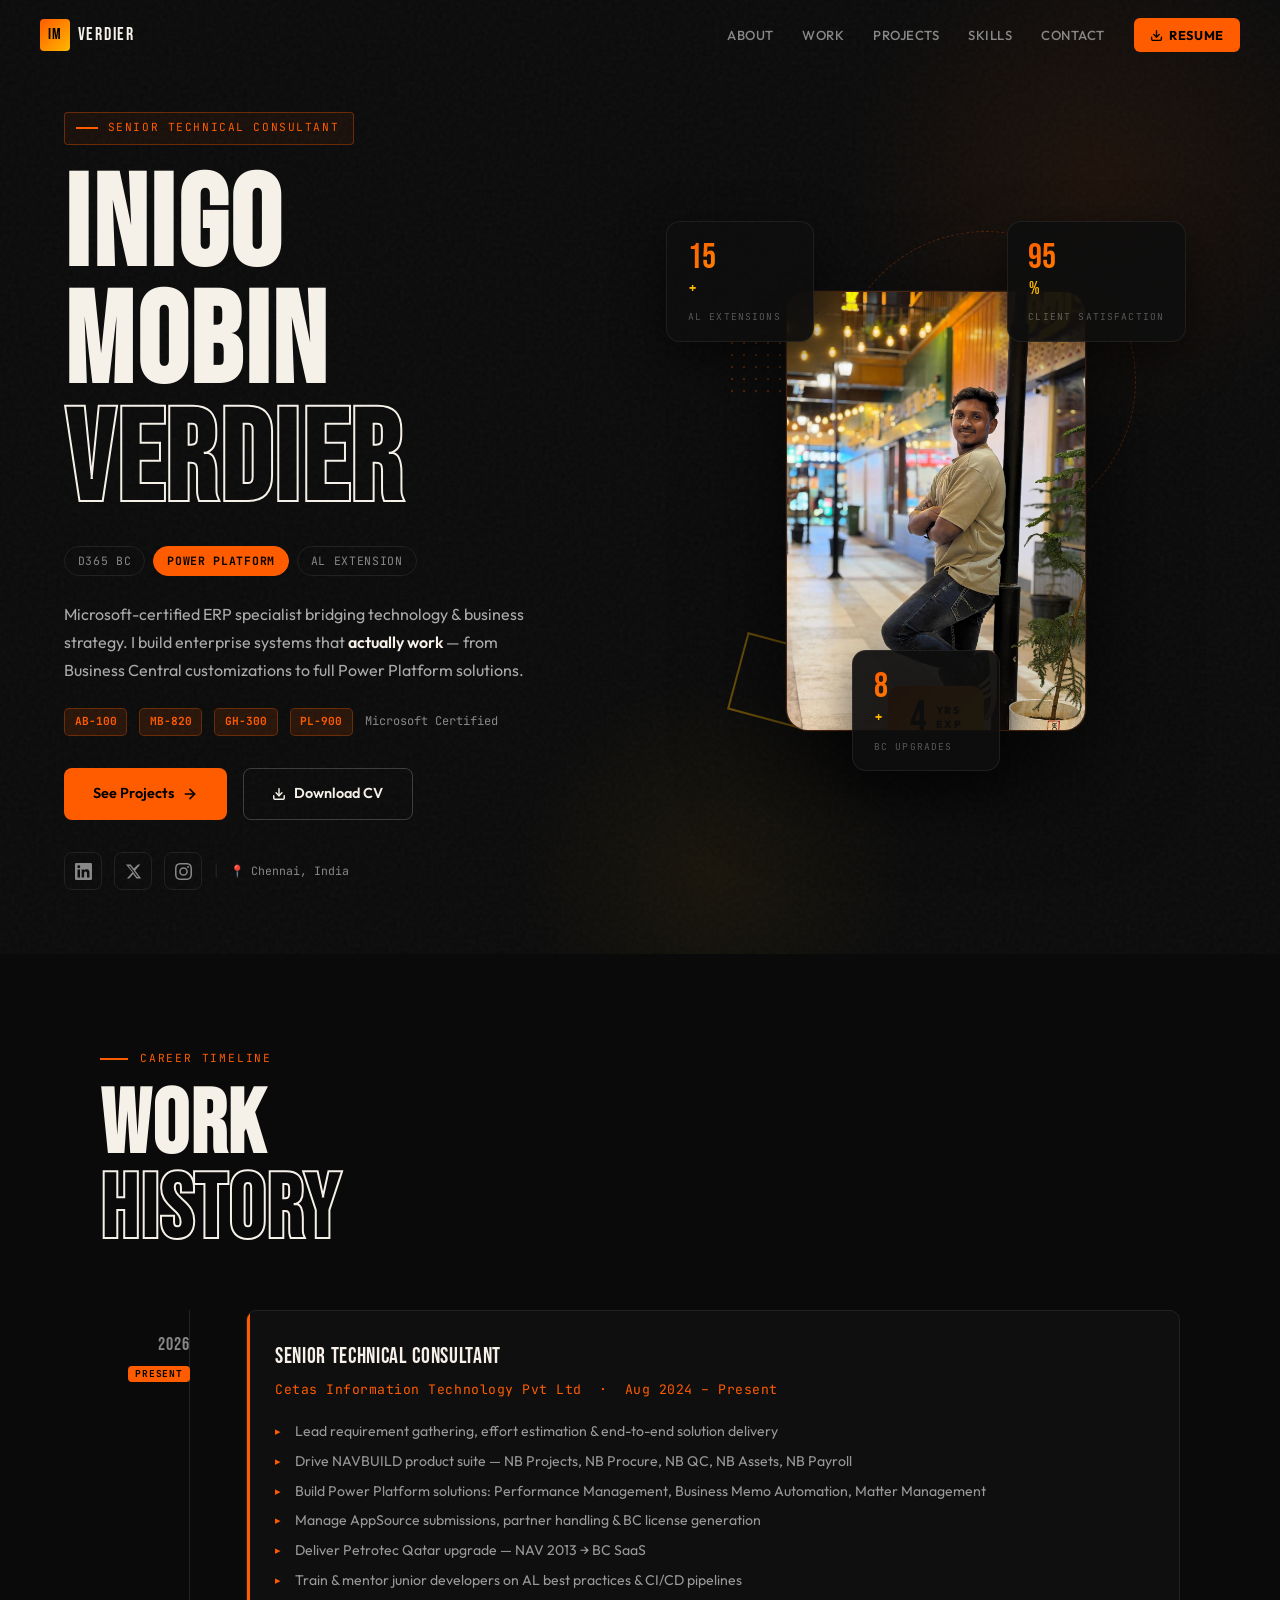
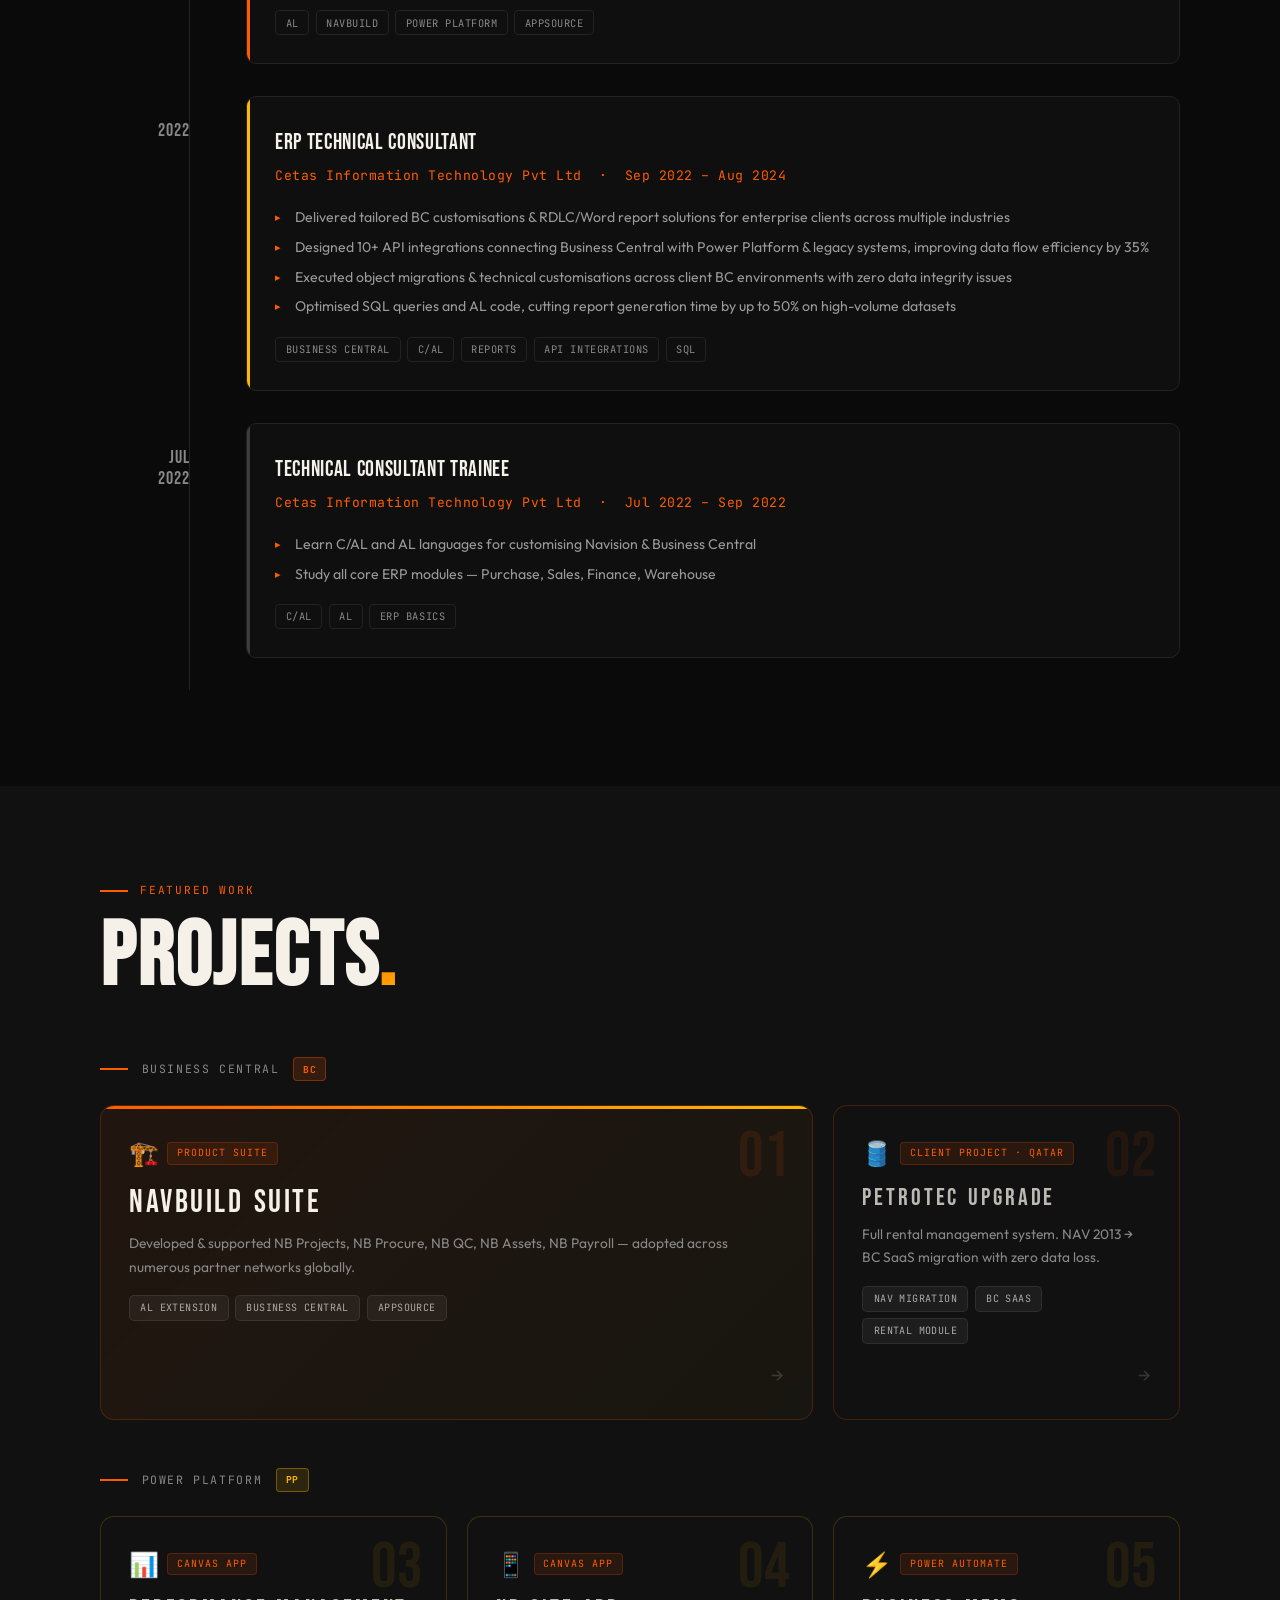
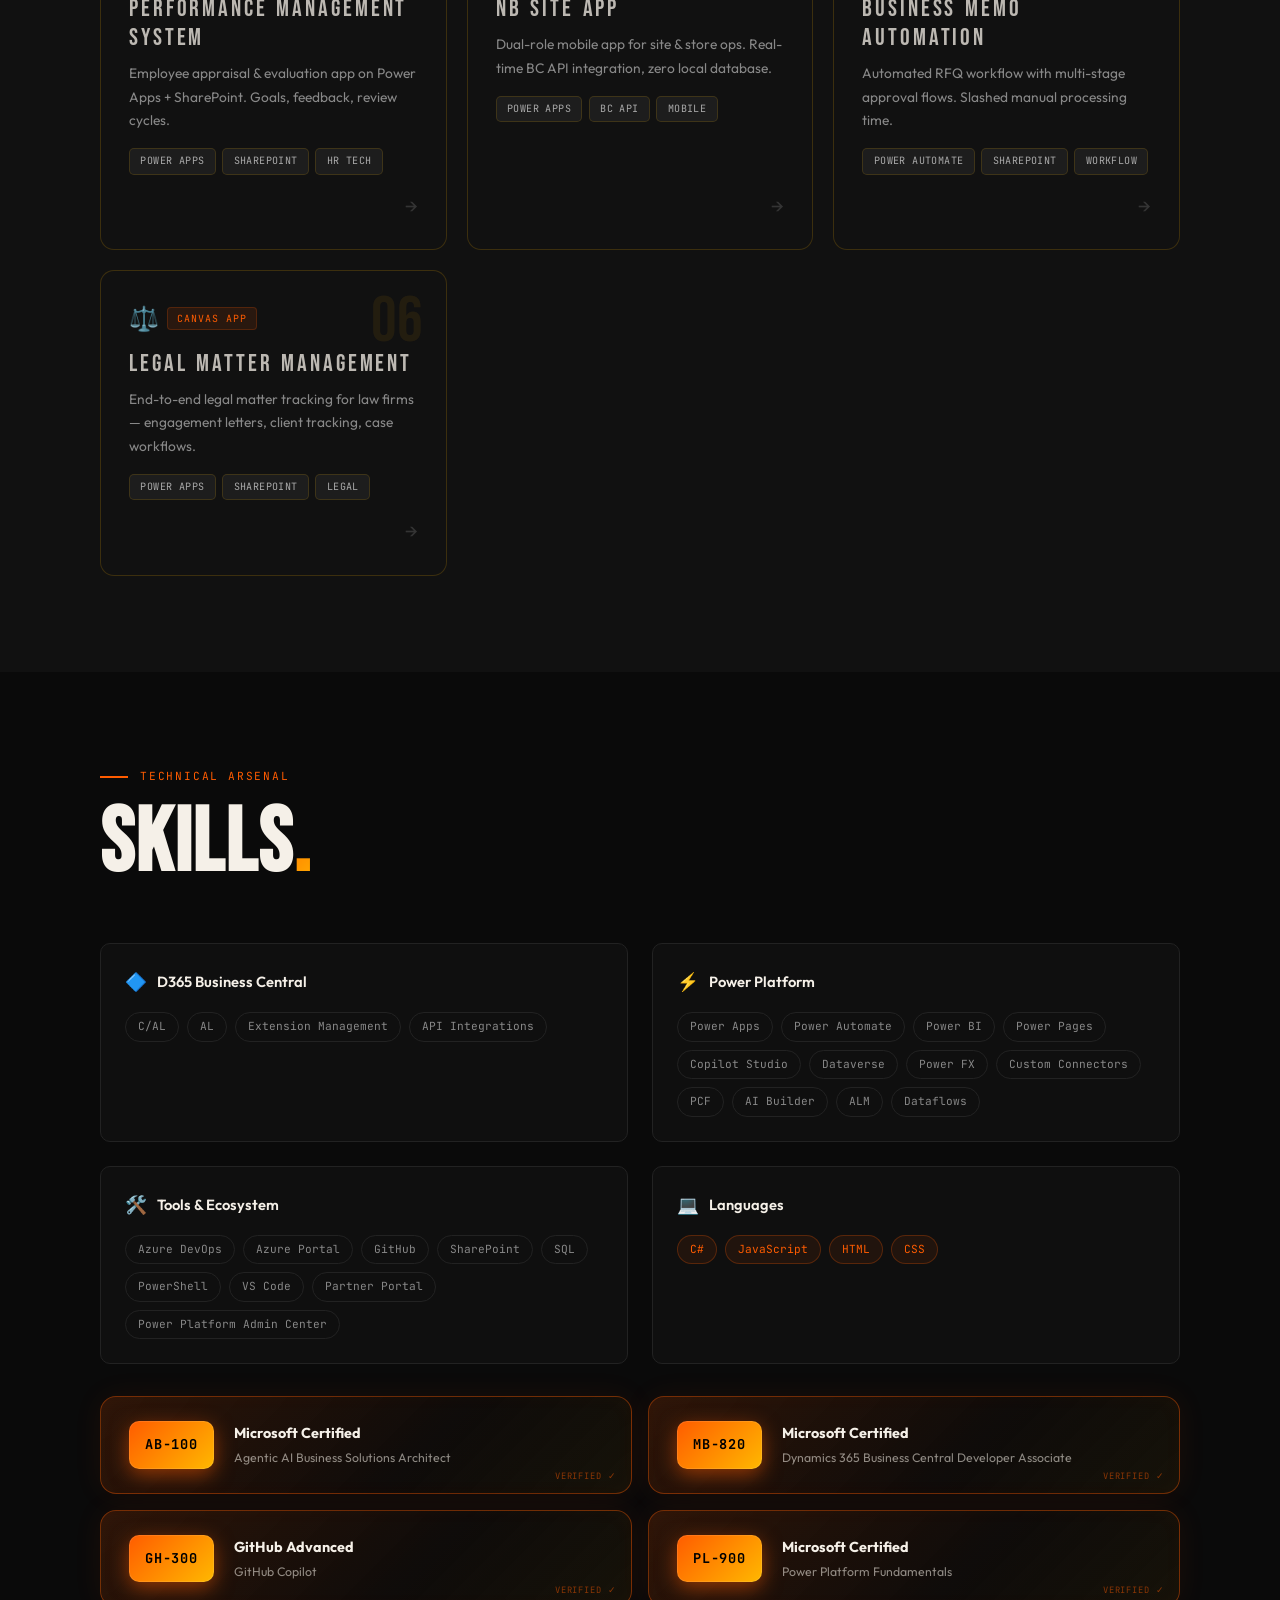
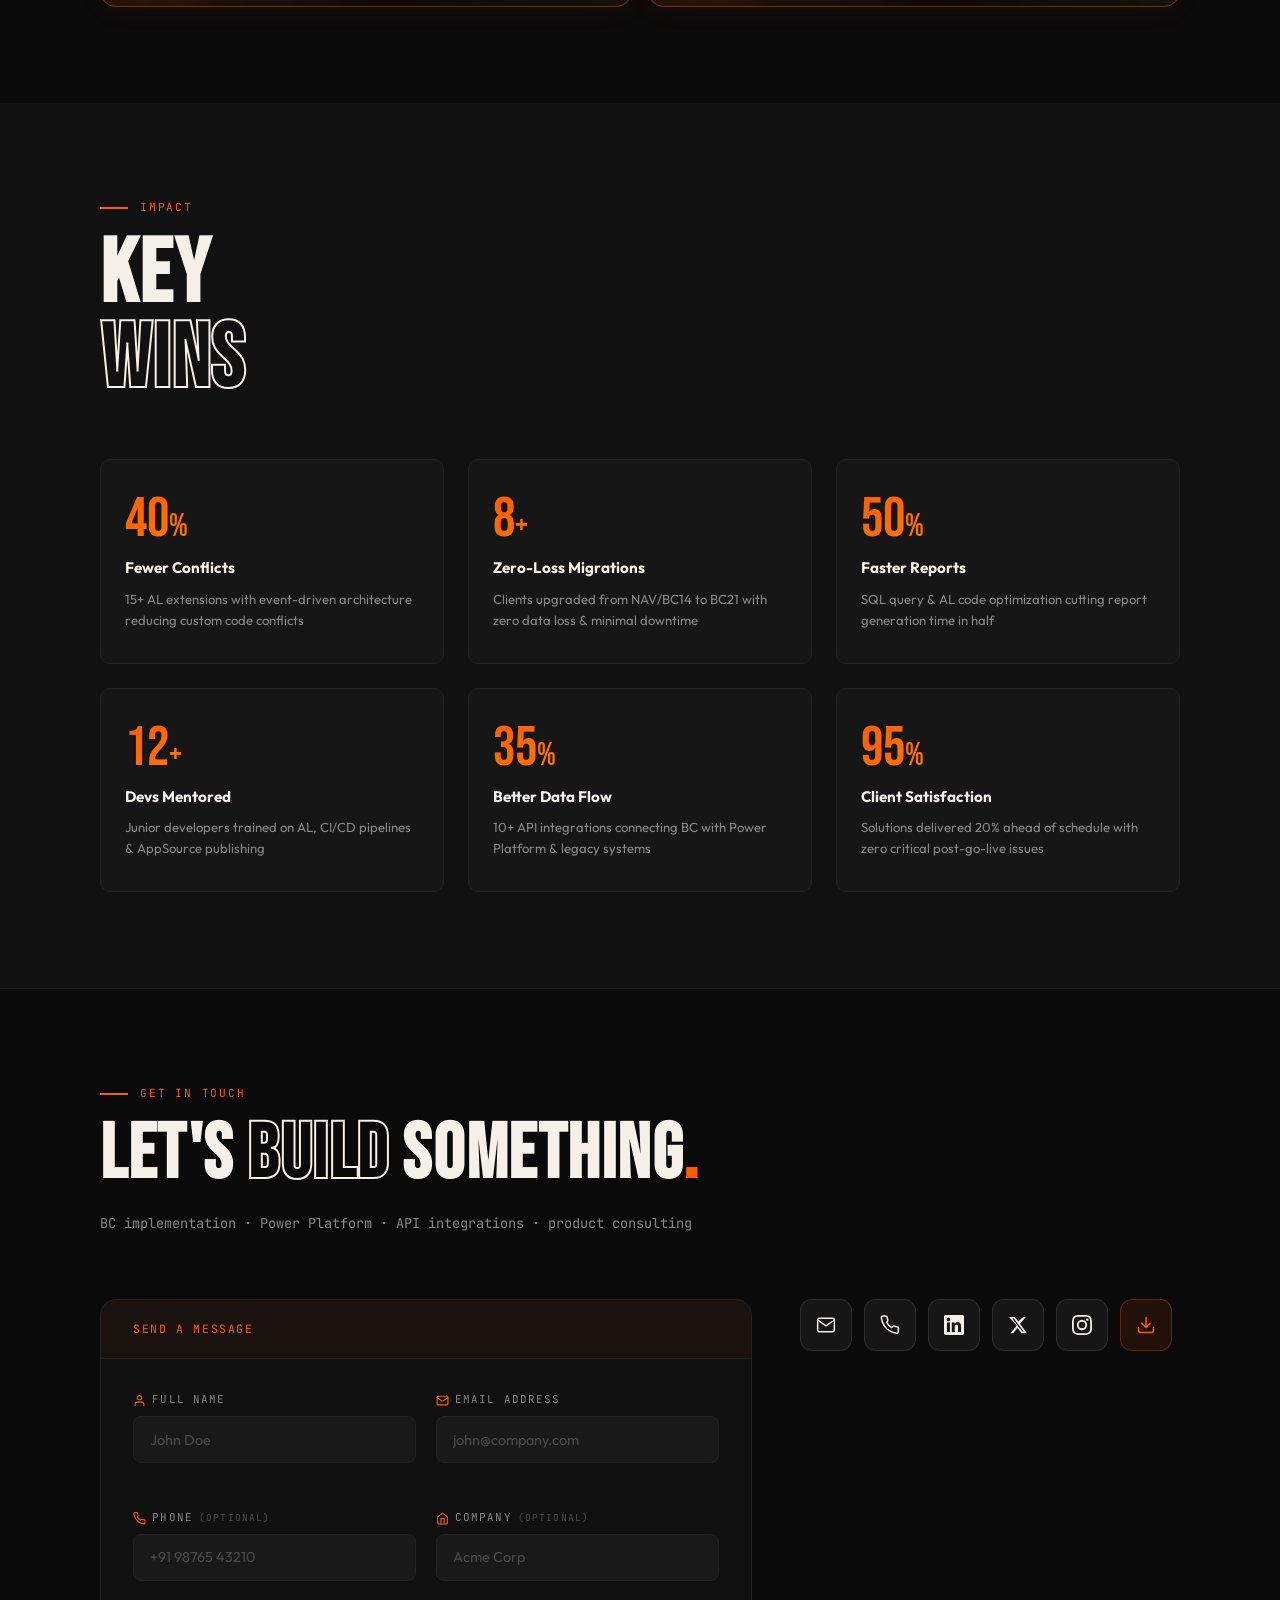
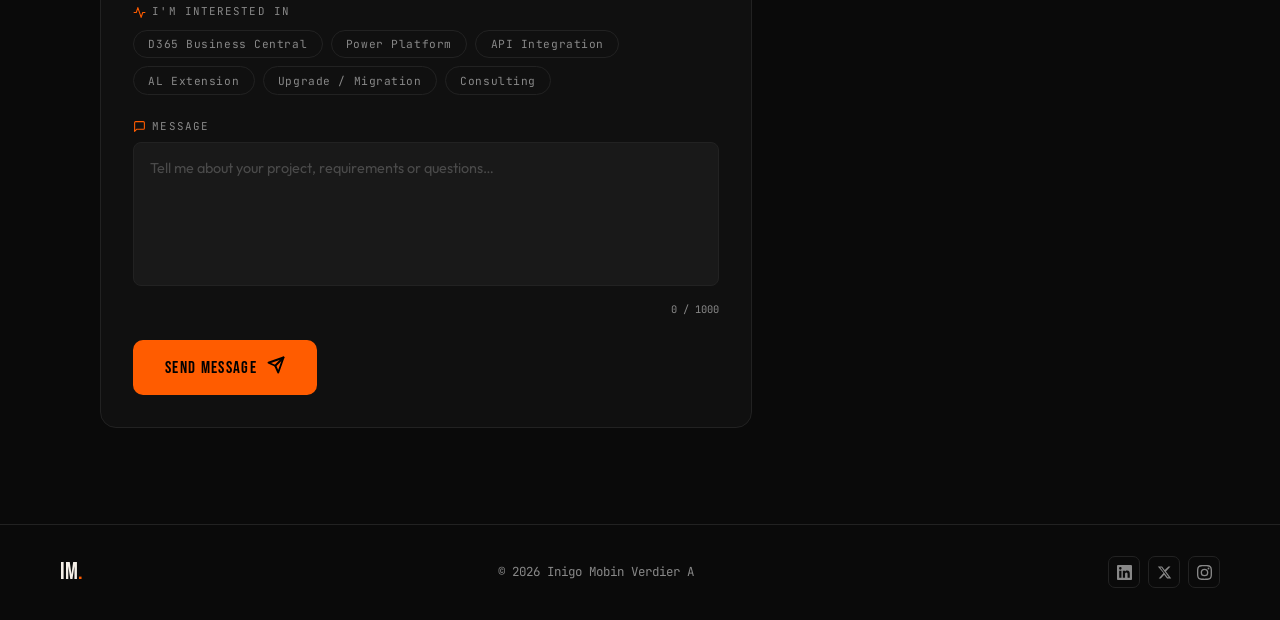
==== commit 603338d7: "Resume and Cert update" ====
--- a/Portfolio/index.html
+++ b/Portfolio/index.html
@@ -67,7 +67,9 @@
       </p>
 
       <div class="hero-certs">
+        <div class="cert-badge-small"><span>AB‑100</span></div>
         <div class="cert-badge-small"><span>MB‑820</span></div>
+        <div class="cert-badge-small"><span>GH‑300</span></div>
         <div class="cert-badge-small"><span>PL‑900</span></div>
         <span class="cert-label">Microsoft Certified</span>
       </div>
@@ -182,12 +184,13 @@
             <div class="exp-role">ERP Technical Consultant</div>
             <div class="exp-co">Cetas Information Technology Pvt Ltd &nbsp;·&nbsp; Sep 2022 – Aug 2024</div>
             <ul class="exp-points">
-              <li>Deliver end-to-end solutions across customer Business Central environments</li>
-              <li>Execute technical customizations, report development &amp; object migrations</li>
-              <li>Design tailored solutions improving end-user experience</li>
+              <li>Delivered tailored BC customisations &amp; RDLC/Word report solutions for enterprise clients across multiple industries</li>
+              <li>Designed 10+ API integrations connecting Business Central with Power Platform &amp; legacy systems, improving data flow efficiency by 35%</li>
+              <li>Executed object migrations &amp; technical customisations across client BC environments with zero data integrity issues</li>
+              <li>Optimised SQL queries and AL code, cutting report generation time by up to 50% on high-volume datasets</li>
             </ul>
             <div class="exp-tags">
-              <span>Business Central</span><span>C/AL</span><span>Reports</span>
+              <span>Business Central</span><span>C/AL</span><span>Reports</span><span>API Integrations</span><span>SQL</span>
             </div>
           </div>
         </div>
@@ -365,10 +368,26 @@
       <!-- Certs -->
       <div class="certs-strip reveal">
         <div class="cert-item">
+          <div class="cert-hex">AB‑100</div>
+          <div>
+            <div class="cert-name">Microsoft Certified</div>
+            <div class="cert-sub">Agentic AI Business Solutions Architect</div>
+          </div>
+        </div>
+        <div class="cert-divider"></div>
+        <div class="cert-item">
           <div class="cert-hex">MB‑820</div>
           <div>
             <div class="cert-name">Microsoft Certified</div>
             <div class="cert-sub">Dynamics 365 Business Central Developer Associate</div>
+          </div>
+        </div>
+        <div class="cert-divider"></div>
+        <div class="cert-item">
+          <div class="cert-hex">GH‑300</div>
+          <div>
+            <div class="cert-name">GitHub Advanced</div>
+            <div class="cert-sub">GitHub Copilot</div>
           </div>
         </div>
         <div class="cert-divider"></div>
@@ -632,4 +651,4 @@
 
   <script src="script.js"></script>
 </body>
-</html>
+</html>
--- a/Portfolio/style.css
+++ b/Portfolio/style.css
@@ -520,7 +520,6 @@
   line-height: 1.4;
   text-align: left;
   padding-top: .05rem;
-}
 }
 
 /* Floating stat cards */
